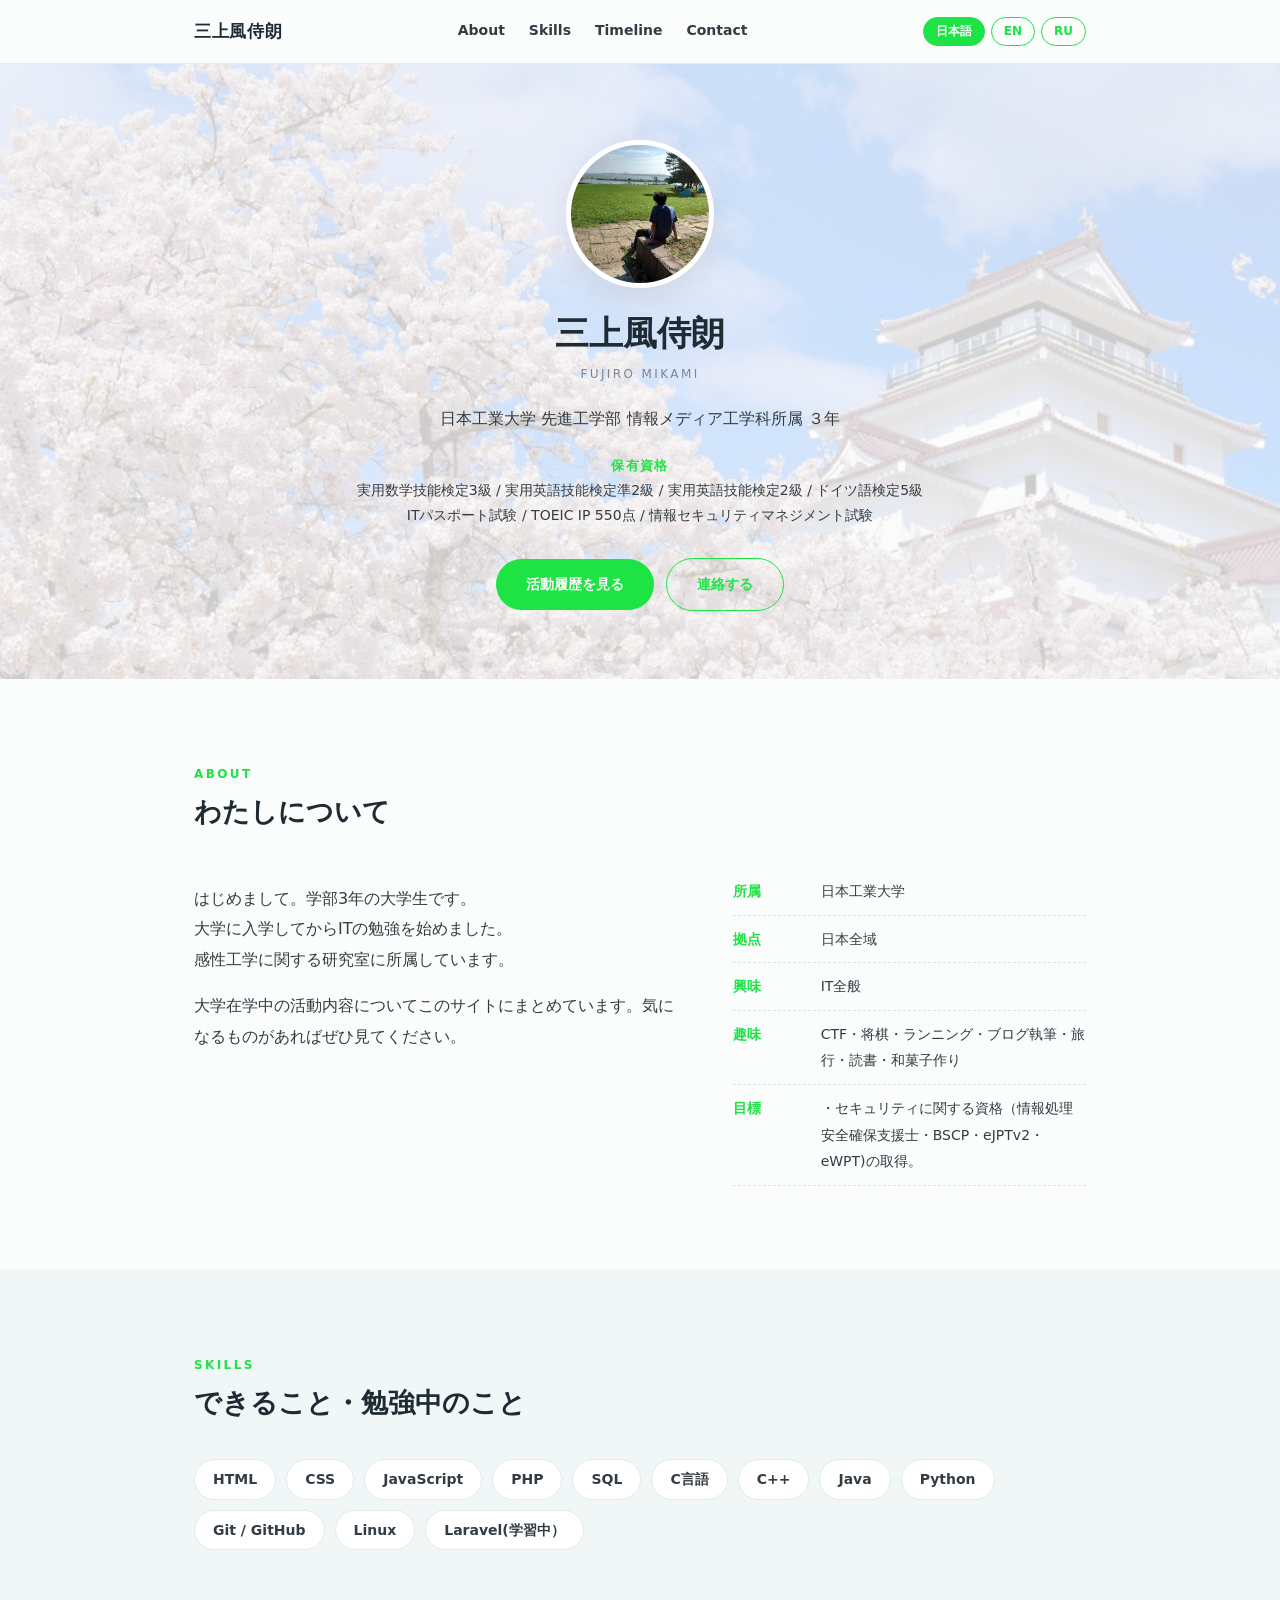
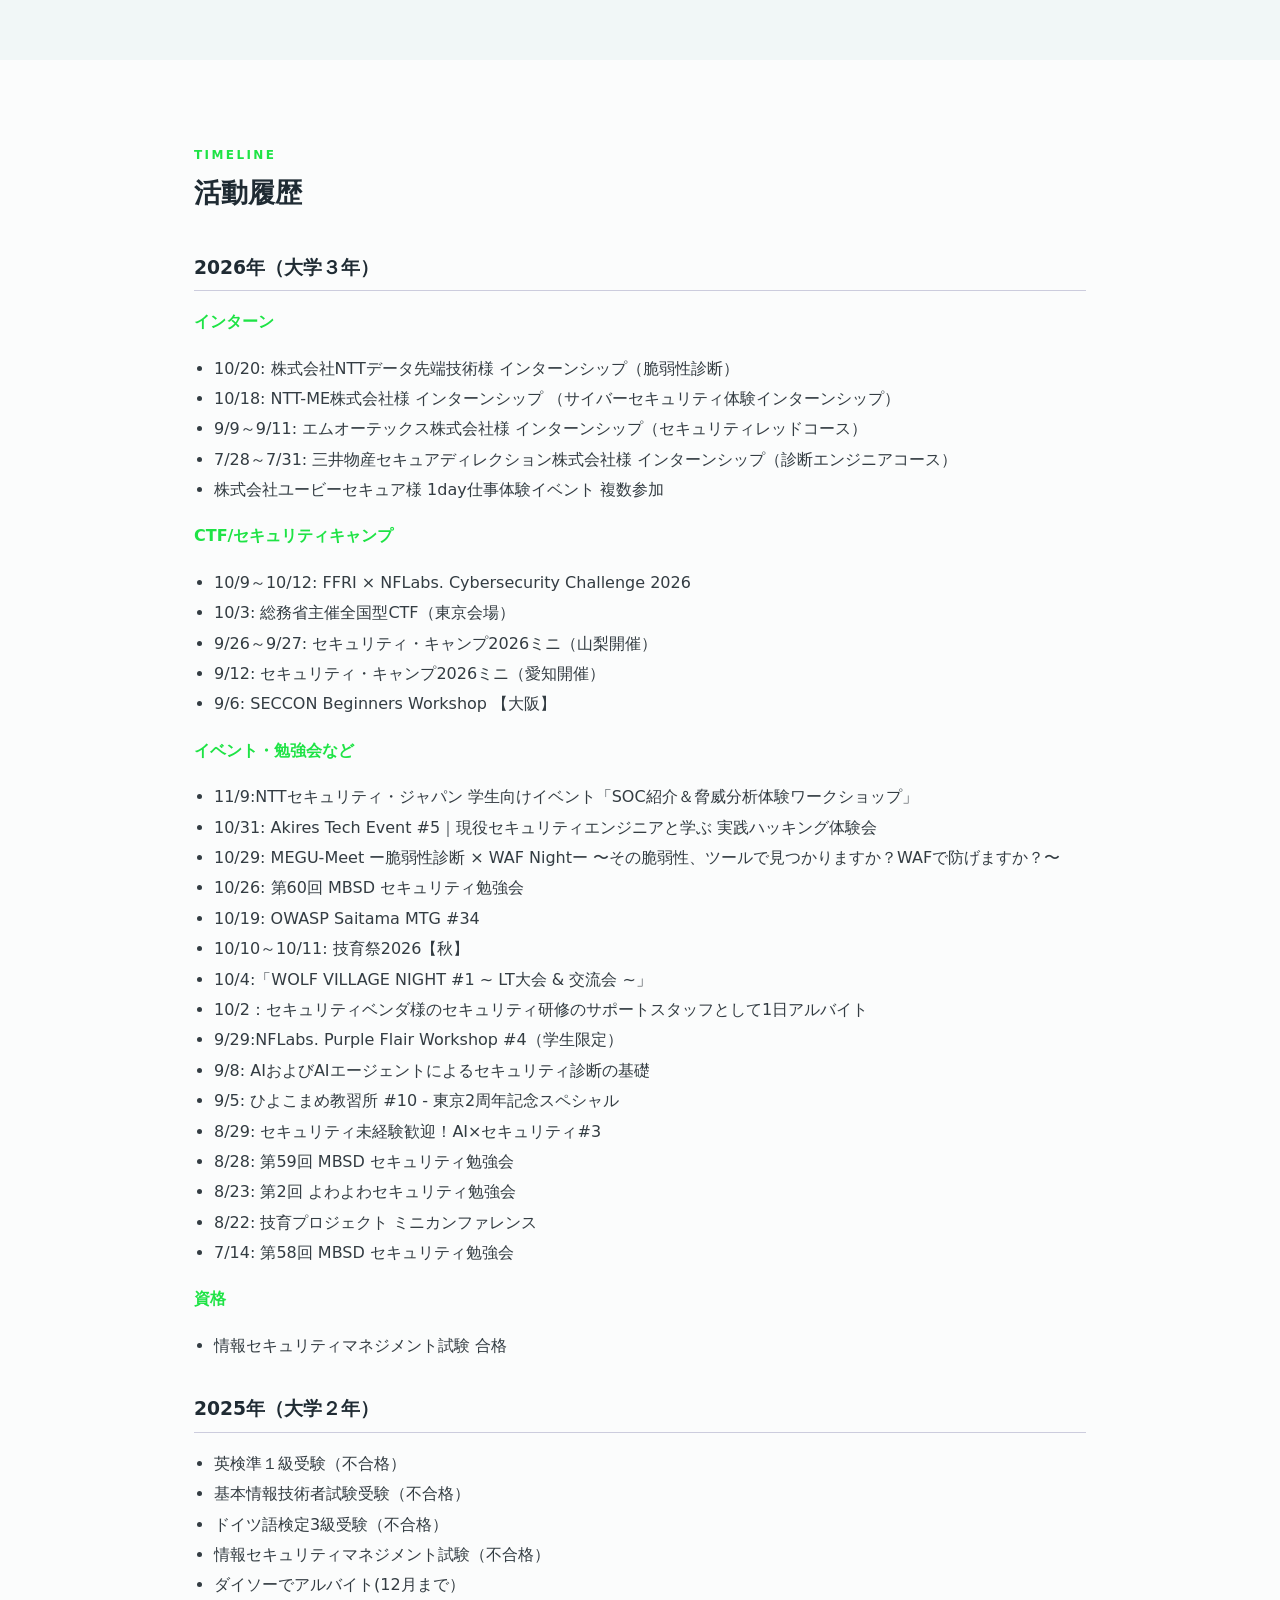
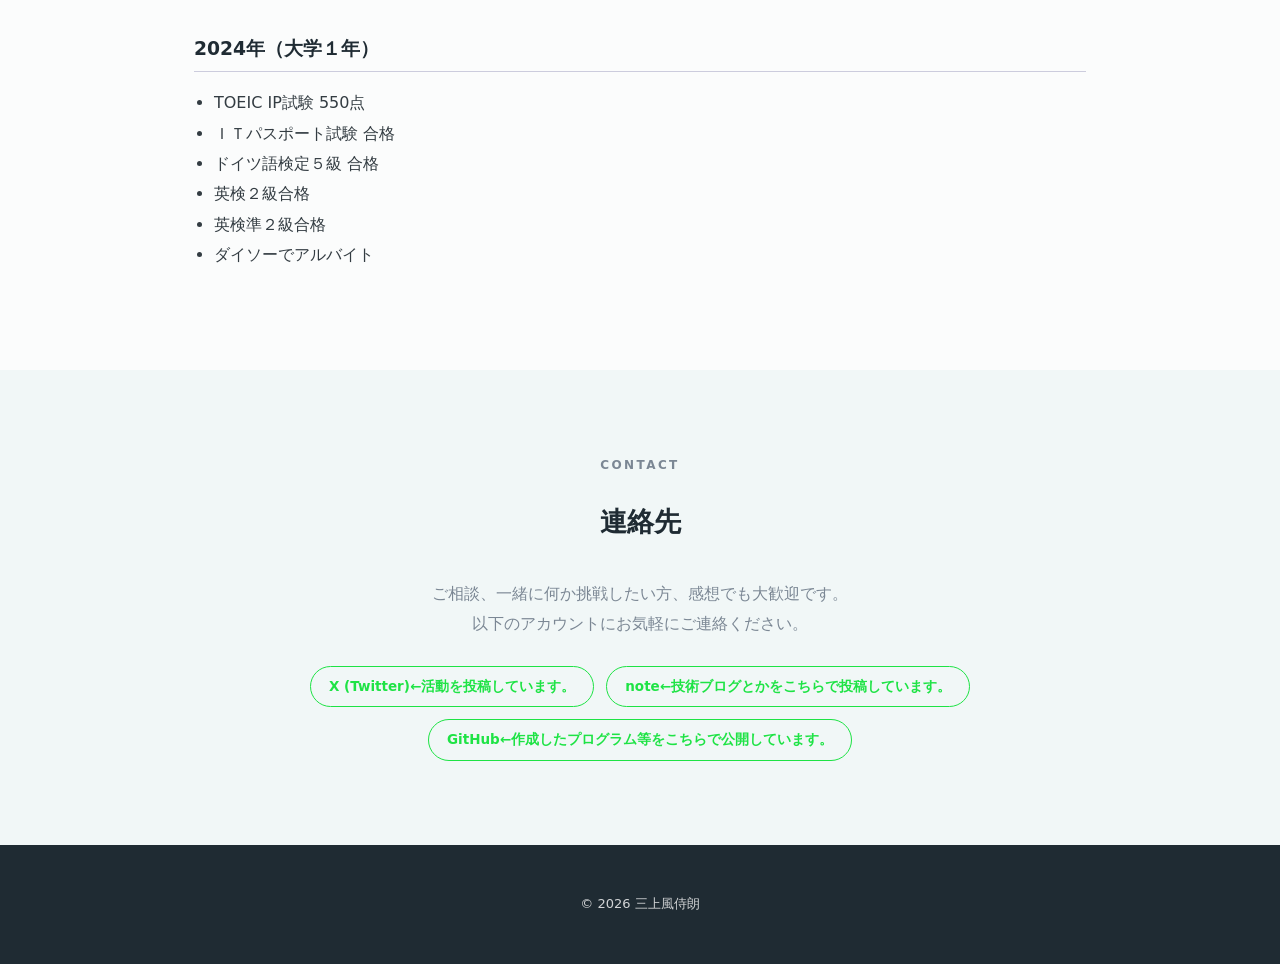
==== index.html @ f43f667c "Update index.html" ====
<!DOCTYPE html>
<!-- ====================================================================
     技育プロジェクト ミニカンファレンス 2026.08
     ポートフォリオ（index.html）

     ▼ 【ここを変える】【変更】で検索（Ctrl + F / Cmd + F）すると、
         いじれる場所が全部出てきます
     ▼ この灰色の説明文はコメントです。画面には出ません

     【ファイルの構造】全部おなじ場所に並べます（フォルダは作りません）
       index.html    ← このファイル（中身 HTML ＋ 動き JavaScript）
       style.css     ← 見た目（CSS）
       profile.jpg   ← プロフィール写真
       hero.jpg      ← トップの背景画像（無くてもOK）
       ogp.jpg       ← SNS シェア用のサムネイル

     【多言語（日本語 / English / Русский）のしくみ】
       ・HTML に書いてある日本語がそのまま「日本語版」です
       ・data-i18n="キー名" が付いた場所だけが、言語ボタンで切り替わります
       ・英語・ロシア語の文章は、いちばん下の <script> の translations にあります
       ・文章を増やすとき：HTML に data-i18n="新しいキー" を付け、
         translations の en と ru に同じキーで訳文を足します
     ==================================================================== -->
<html lang="ja">
<head>
  <meta charset="UTF-8" />
  <meta name="viewport" content="width=device-width, initial-scale=1.0" />

  <!-- 【ここを変える①】ブラウザのタブに出る文字 -->
  <title>三上風侍朗 | ポートフォリオ</title>

  <!-- 【ここを変える②】検索結果に出る説明文（80〜120 文字くらい） -->
  <meta name="description" content="三上風侍朗のポートフォリオサイト。私の情報やスキル、これまでの活動をまとめています。" />

  <!-- 【ここを変える③】SNS でシェアしたときのサムネイル（OGP）
       og:image は公開後に「https://自分のURL/ogp.jpg」のような
       完全なアドレスに書き換えます -->
  <meta property="og:title" content="三上風侍朗 | ポートフォリオ" />
  <meta property="og:description" content="自己紹介、スキル、活動履歴。" />
  <meta property="og:image" content="ogp.jpg" />
  <meta property="og:type" content="website" />
  <meta name="twitter:card" content="summary_large_image" />

  <!-- 見た目（CSS）は style.css に分けました -->
  <link rel="stylesheet" href="style.css" />
</head>


<body>

<!-- ====================================================================
     ヘッダー（上に固定されるメニュー）
     ==================================================================== -->
<header>
  <div class="header-inner">
    <a class="logo" href="#top" data-i18n="name">三上風侍朗</a>

    <nav class="nav" id="nav">
      <a href="#about" data-i18n="nav_about">About</a>
      <a href="#skills" data-i18n="nav_skills">Skills</a>
      <a href="#timeline" data-i18n="nav_timeline">Timeline</a>
      <a href="#contact" data-i18n="nav_contact">Contact</a>
    </nav>

    <!-- 言語切り替えボタン -->
    <div class="lang-switch" role="group" aria-label="Language">
      <button type="button" class="lang-btn is-active" data-lang="ja">日本語</button>
      <button type="button" class="lang-btn" data-lang="en">EN</button>
      <button type="button" class="lang-btn" data-lang="ru">RU</button>
    </div>

    <button class="menu-btn" id="menu-btn" aria-label="メニュー">☰</button>
  </div>
</header>


<!-- ====================================================================
     ヒーロー（トップの自己紹介）
     ==================================================================== -->
<div class="hero" id="top">
  <div class="container">
    <img src="profile.jpg" alt="プロフィール写真" />
    <h1 data-i18n="name">三上風侍朗</h1>
    <p class="roman">FUJIRO MIKAMI</p>
    <p class="lead" data-i18n="hero_affil">日本工業大学 先進工学部 情報メディア工学科所属 ３年</p>

    <p class="qual">
      <span class="qual-label" data-i18n="qual_label">保有資格</span>
      <span class="qual-line" data-i18n="qual_line1">実用数学技能検定3級 / 実用英語技能検定準2級 / 実用英語技能検定2級 / ドイツ語検定5級</span>
      <span class="qual-line" data-i18n="qual_line2">ITパスポート試験 / TOEIC IP 550点 / 情報セキュリティマネジメント試験</span>
    </p>

    <a class="btn" href="#timeline" data-i18n="btn_history">活動履歴を見る</a>
    <a class="btn btn-ghost" href="#contact" data-i18n="btn_contact">連絡する</a>
  </div>
</div>


<!-- ====================================================================
     ABOUT（自己紹介 + プロフィール項目）
     【修正】class="section-soft" を削除して背景を白にしました
     ==================================================================== -->
<section id="about">
  <div class="container reveal">
    <p class="section-label">ABOUT</p>
    <h2 class="section-title" data-i18n="about_title">わたしについて</h2>

    <div class="about-grid">
      <div>
        <p data-i18n="about_p1">はじめまして。学部3年の大学生です。<br />大学に入学してからITの勉強を始めました。<br />感性工学に関する研究室に所属しています。</p>
        <p data-i18n="about_p2">大学在学中の活動内容についてこのサイトにまとめています。気になるものがあればぜひ見てください。</p>
      </div>

      <ul class="profile-list">
        <li><span class="key" data-i18n="p_key_univ">所属</span><span data-i18n="p_val_univ">日本工業大学</span></li>
        <li><span class="key" data-i18n="p_key_base">拠点</span><span data-i18n="p_val_base">日本全域</span></li>
        <li><span class="key" data-i18n="p_key_interest">興味</span><span data-i18n="p_val_interest">IT全般</span></li>
        <li><span class="key" data-i18n="p_key_hobby">趣味</span><span data-i18n="p_val_hobby">CTF・将棋・ランニング・ブログ執筆・旅行・読書・和菓子作り</span></li>
        <li><span class="key" data-i18n="p_key_goal">目標</span><span data-i18n="p_val_goal">・セキュリティに関する資格（情報処理安全確保支援士・BSCP・eJPTv2・eWPT)の取得。</span>     
      </ul>
    </div>
  </div>
</section>


<!-- ====================================================================
     SKILLS（できること）
     【修正】class="section-soft" を追加して背景を薄緑にしました
     ==================================================================== -->
<section id="skills" class="section-soft">
  <div class="container reveal">
    <p class="section-label">SKILLS</p>
    <h2 class="section-title" data-i18n="skills_title">できること・勉強中のこと</h2>

    <ul class="skill-list">
      <li>HTML</li>
      <li>CSS</li>
      <li>JavaScript</li>
      <li>PHP</li>
      <li>SQL</li>
      <li data-i18n="skill_c">C言語</li>
      <li>C++</li>
      <li>Java</li>
      <li>Python</li>
      <li>Git / GitHub</li>
      <li>Linux</li>
      <li data-i18n="skill_laravel">Laravel(学習中）</li>
    </ul>
  </div>
</section>


<!-- ====================================================================
     TIMELINE（活動履歴）
     ==================================================================== -->
<section id="timeline">
  <div class="container reveal">
    <p class="section-label">TIMELINE</p>
    <h2 class="section-title" data-i18n="timeline_title">活動履歴</h2>

    <!-- 2026年 -->
    <h3 class="year-title" data-i18n="y2026">2026年（大学３年）</h3>

    <!-- インターン -->
    <p class="cat-title" data-i18n="cat_intern">インターン</p>
    <ul class="event-list">
      <li data-i18n="in1">10/20: 株式会社NTTデータ先端技術様 インターンシップ（脆弱性診断）</li>
      <li data-i18n="in2">10/18: NTT-ME株式会社様 インターンシップ （サイバーセキュリティ体験インターンシップ）</li>
      <li><a href="https://note.com/motex/n/nd5897ce8445a?magazine_key=me44da7480b32" class="hover-link" target="_blank" rel="noopener noreferrer" data-i18n="in3">9/9～9/11: エムオーテックス株式会社様 インターンシップ（セキュリティレッドコース）</a></li>
      <li><a href="https://public.n-ats.hrmos.co/hr-mbsd/pages/2233494291461885952" class="hover-link" target="_blank" rel="noopener noreferrer" data-i18n="in4">7/28～7/31: 三井物産セキュアディレクション株式会社様 インターンシップ（診断エンジニアコース）</a></li>
      <li data-i18n="in5">株式会社ユービーセキュア様 1day仕事体験イベント 複数参加</li>
    </ul>

    <!-- CTF/セキュリティキャンプ -->
    <p class="cat-title" data-i18n="cat_ctf">CTF/セキュリティキャンプ</p>
    <ul class="event-list">
      <li><a href="https://x.com/YamadaTaromlok/status/2109957527261892626" class="hover-link" target="_blank" rel="noopener noreferrer" data-i18n="ctf1">10/9～10/12: FFRI × NFLabs. Cybersecurity Challenge 2026</a></li>
      <li><a href="https://x.com/YamadaTaromlok/status/2106306838266614101" class="hover-link" target="_blank" rel="noopener noreferrer" data-i18n="ctf2">10/3: 総務省主催全国型CTF（東京会場）</a></li>
      <li><a href="https://x.com/YamadaTaromlok/status/2104121120538681594" class="hover-link" target="_blank" rel="noopener noreferrer" data-i18n="ctf3">9/26～9/27: セキュリティ・キャンプ2026ミニ（山梨開催）</a></li>
      <li><a href="https://x.com/YamadaTaromlok/status/2098985502850646364" class="hover-link" target="_blank" rel="noopener noreferrer" data-i18n="ctf4">9/12: セキュリティ・キャンプ2026ミニ（愛知開催）</a></li>
      <li><a href="https://x.com/YamadaTaromlok/status/2096800944742957396" class="hover-link" target="_blank" rel="noopener noreferrer" data-i18n="ctf5">9/6: SECCON Beginners Workshop 【大阪】</a></li>
    </ul>

    <!-- イベント・勉強会など -->
    <p class="cat-title" data-i18n="cat_event">イベント・勉強会など</p>
    <ul class="event-list">
      <li><a href="リンク先のURL" class="hover-link" target="_blank" rel="noopener noreferrer" data-i18n="ev1">11/9:NTTセキュリティ・ジャパン 学生向けイベント「SOC紹介＆脅威分析体験ワークショップ」</a></li>
      <li><a href="https://x.com/YamadaTaromlok/status/2107316655475101822" class="hover-link" target="_blank" rel="noopener noreferrer" data-i18n="ev2">10/31: Akires Tech Event #5｜現役セキュリティエンジニアと学ぶ 実践ハッキング体験会</a></li>
      <li><a href="https://x.com/YamadaTaromlok/status/2115801631384285445" class="hover-link" target="_blank" rel="noopener noreferrer" data-i18n="ev3">10/29: MEGU-Meet ー脆弱性診断 × WAF Nightー 〜その脆弱性、ツールで見つかりますか？WAFで防げますか？〜</a></li>
      <li><a href="https://x.com/YamadaTaromlok/status/2114696675986116731" class="hover-link" target="_blank" rel="noopener noreferrer" data-i18n="ev4">10/26: 第60回 MBSD セキュリティ勉強会</a></li>
      <li><a href="https://x.com/YamadaTaromlok/status/2112143416058696018" class="hover-link" target="_blank" rel="noopener noreferrer" data-i18n="ev5">10/19: OWASP Saitama MTG #34</a></li>
      <li><a href="https://x.com/YamadaTaromlok/status/2109259843173577031" class="hover-link" target="_blank" rel="noopener noreferrer" data-i18n="ev6">10/10～10/11: 技育祭2026【秋】</a></li>
      <li><a href="https://x.com/YamadaTaromlok/status/2106892949657416158" class="hover-link" target="_blank" rel="noopener noreferrer" data-i18n="ev7">10/4:「WOLF VILLAGE NIGHT #1 ~ LT大会 & 交流会 ~」</a></li>
      <li data-i18n="ev8">10/2：セキュリティベンダ様のセキュリティ研修のサポートスタッフとして1日アルバイト</li>
      <li><a href="https://x.com/YamadaTaromlok/status/2104918243668558303" class="hover-link" target="_blank" rel="noopener noreferrer" data-i18n="ev9">9/29:NFLabs. Purple Flair Workshop #4（学生限定）</a></li>
      <li><a href="https://x.com/YamadaTaromlok/status/2097313918473682970" class="hover-link" target="_blank" rel="noopener noreferrer" data-i18n="ev10">9/8: AIおよびAIエージェントによるセキュリティ診断の基礎</a></li>
      <li><a href="https://x.com/YamadaTaromlok/status/2096799286885539930" class="hover-link" target="_blank" rel="noopener noreferrer" data-i18n="ev11">9/5: ひよこまめ教習所 #10 - 東京2周年記念スペシャル</a></li>
      <li><a href="https://x.com/YamadaTaromlok/status/2094028952818049213" class="hover-link" target="_blank" rel="noopener noreferrer" data-i18n="ev12">8/29: セキュリティ未経験歓迎！AI×セキュリティ#3</a></li>
      <li><a href="https://x.com/YamadaTaromlok/status/2093604414900813987" class="hover-link" target="_blank" rel="noopener noreferrer" data-i18n="ev13">8/28: 第59回 MBSD セキュリティ勉強会</a></li>
      <li><a href="https://x.com/YamadaTaromlok/status/2091440678807163147" class="hover-link" target="_blank" rel="noopener noreferrer" data-i18n="ev14">8/23: 第2回 よわよわセキュリティ勉強会</a></li>
      <li><a href="https://x.com/YamadaTaromlok/status/2091077107753558402" class="hover-link" target="_blank" rel="noopener noreferrer" data-i18n="ev15">8/22: 技育プロジェクト ミニカンファレンス</a></li>
      <li><a href="https://mbsd-ws.doorkeeper.jp/events/197828" class="hover-link" target="_blank" rel="noopener noreferrer" data-i18n="ev16">7/14: 第58回 MBSD セキュリティ勉強会</a></li>
    </ul>

    <p class="cat-title" data-i18n="cat_cert">資格</p>
    <ul class="event-list">
      <li data-i18n="cert1">情報セキュリティマネジメント試験 合格</li>
    </ul>

    <!-- 2025年 -->
    <h3 class="year-title" data-i18n="y2025">2025年（大学２年）</h3>
    <ul class="event-list">
      <li data-i18n="y25_1">英検準１級受験（不合格）</li>
      <li data-i18n="y25_2">基本情報技術者試験受験（不合格）</li>
      <li data-i18n="y25_3">ドイツ語検定3級受験（不合格）</li>
      <li data-i18n="y25_4">情報セキュリティマネジメント試験（不合格）</li>
      <li data-i18n="y25_5">ダイソーでアルバイト(12月まで）</li>
    </ul>

    <!-- 2024年 -->
    <h3 class="year-title" data-i18n="y2024">2024年（大学１年）</h3>
    <ul class="event-list">
      <li data-i18n="y24_1">TOEIC IP試験 550点</li>
      <li data-i18n="y24_2">ＩＴパスポート試験 合格</li>
      <li data-i18n="y24_3">ドイツ語検定５級 合格</li>
      <li data-i18n="y24_4">英検２級合格</li>
      <li data-i18n="y24_5">英検準２級合格</li>
      <li data-i18n="y24_6">ダイソーでアルバイト</li>
    </ul>
  </div>
</section>


<!-- ====================================================================
     CONTACT（連絡先）
     ==================================================================== -->
<section id="contact" class="contact section-soft">
  <div class="container reveal">
    <p class="section-label">CONTACT</p>
    <h2 class="section-title" data-i18n="contact_title">連絡先</h2>

    <p data-i18n="contact_text">ご相談、一緒に何か挑戦したい方、感想でも大歓迎です。<br />以下のアカウントにお気軽にご連絡ください。</p>

    <div class="sns-links">
      <a href="https://x.com/YamadaTaromlok" target="_blank" rel="noopener" data-i18n="sns_x">X (Twitter)←活動を投稿しています。</a>
      <a href="https://note.com/limber_auklet93" target="_blank" rel="noopener" data-i18n="sns_note">note←技術ブログとかをこちらで投稿しています。</a>
      <a href="https://github.com/Fuji60-x86cat" target="_blank" rel="noopener" data-i18n="sns_github">GitHub←作成したプログラム等をこちらで公開しています。</a>
    </div>
  </div>
</section>


<!-- ====================================================================
     フッター
     ==================================================================== -->
<footer>
  <p>&copy; <span id="year"></span> <span data-i18n="name">三上風侍朗</span></p>
</footer>


<script>
/* ====================================================================
   ここから下が「動き」の設定（JavaScript）です
   ==================================================================== */

// --------------------------------------------------------------------
// ① スマホのメニュー開閉
// --------------------------------------------------------------------
const menuBtn = document.getElementById("menu-btn");
const nav = document.getElementById("nav");

menuBtn.addEventListener("click", () => {
  nav.classList.toggle("is-open");
});

nav.querySelectorAll("a").forEach((link) => {
  link.addEventListener("click", () => nav.classList.remove("is-open"));
});


// --------------------------------------------------------------------
// ② スクロールでふわっと表示する
// --------------------------------------------------------------------
const revealItems = document.querySelectorAll(".reveal");

function checkReveal() {
  revealItems.forEach((el) => {
    if (el.getBoundingClientRect().top < window.innerHeight * 0.9) {
      el.classList.add("is-visible");
    }
  });
}

checkReveal();
window.addEventListener("scroll", checkReveal);
window.addEventListener("resize", checkReveal);


// --------------------------------------------------------------------
// ③ メニューを押したときになめらかにスクロールする
// --------------------------------------------------------------------
document.querySelectorAll('a[href^="#"]').forEach((link) => {
  link.addEventListener("click", (e) => {
    const target = document.querySelector(link.getAttribute("href"));
    if (!target) return;
    e.preventDefault();
    target.scrollIntoView({ behavior: "smooth" });
  });
});


// --------------------------------------------------------------------
// ④ フッターの年を自動で入れる
// --------------------------------------------------------------------
document.getElementById("year").textContent = new Date().getFullYear();


// --------------------------------------------------------------------
// ⑤ 下にスクロールするとヘッダーに影を付ける
// --------------------------------------------------------------------
window.addEventListener("scroll", () => {
  const h = document.querySelector("header");
  h.style.boxShadow = window.scrollY > 10 ? "0 2px 14px rgba(0,0,0,.07)" : "none";
});


// --------------------------------------------------------------------
// ⑥ 言語の切り替え（日本語 / English / Русский）
//    日本語は HTML に書いてある文章をそのまま使い、
//    英語・ロシア語だけ下の translations から差し替えます
// --------------------------------------------------------------------
const translations = {

  // ===================== English =====================
  en: {
    meta_title: "Fujiro Mikami | Portfolio",
    meta_description: "Portfolio site of Fujiro Mikami, summarizing my profile, skills and activities so far.",
    name: "Fujiro Mikami",
    nav_about: "About", nav_skills: "Skills", nav_timeline: "Timeline", nav_contact: "Contact",

    hero_affil: "3rd-year student, Department of Information Media Engineering, Faculty of Advanced Engineering, Nippon Institute of Technology",
    qual_label: "Certifications",
    qual_line1: "Mathematics Practical Skill Test Grade 3 / EIKEN Grade Pre-2 / EIKEN Grade 2 / German Language Test Grade 5",
    qual_line2: "IT Passport Examination / TOEIC IP 550 points / Information Security Management Examination",
    btn_history: "View my activities",
    btn_contact: "Contact me",

    about_title: "About Me",
    about_p1: "Nice to meet you. I'm a third-year university student.<br />I started studying IT after entering university.<br />I do research on Kansei engineering.",
    about_p2: "This site summarizes what I have done during my university years. Please take a look at anything that interests you.",
    p_key_univ: "University", p_val_univ: "Nippon Institute of Technology",
    p_key_base: "Location", p_val_base: "All over Japan",
    p_key_interest: "Interests", p_val_interest: "IT in general, modern Japanese history (mainly the Bakumatsu and Meiji Restoration era), Japanese thought (Mito school, Kokugaku, etc.), sociology",
    p_key_hobby: "Hobbies", p_val_hobby: "CTF, shogi, running, blogging, traveling, reading, making wagashi (Japanese sweets)",
    p_key_goal: "Goals", p_val_goal: "・Earn security certifications (Registered Information Security Specialist, BSCP, eJPTv2, eWPT).",

    skills_title: "Skills & What I'm Learning",
    skill_c: "C",
    skill_laravel: "Laravel (learning)",

    timeline_title: "Activities",
    y2026: "2026 (3rd year of university)",
    cat_intern: "Internships",
    in1: "Oct 20: NTT DATA Advanced Technology Corporation – Internship (Vulnerability Assessment)",
    in2: "Oct 18: NTT-ME Corporation – Internship (Cybersecurity Experience Internship)",
    in3: "Sep 9–11: MOTEX Inc. – Internship (Security Red Course)",
    in4: "Jul 28–31: Mitsui Bussan Secure Directions, Inc. – Internship (Assessment Engineer Course)",
    in5: "UBsecure, Inc. – 1-day work experience events (attended several)",

    cat_ctf: "CTF / Security Camps",
    ctf1: "Oct 9–12: FFRI × NFLabs. Cybersecurity Challenge 2026",
    ctf2: "Oct 3: Nationwide CTF hosted by the Ministry of Internal Affairs and Communications (Tokyo venue)",
    ctf3: "Sep 26–27: Security Camp 2026 Mini (held in Yamanashi)",
    ctf4: "Sep 12: Security Camp 2026 Mini (held in Aichi)",
    ctf5: "Sep 6: SECCON Beginners Workshop [Osaka]",

    cat_event: "Events & Study Sessions",
    ev1: "Nov 9: NTT Security Japan – Student event \"SOC Introduction & Threat Analysis Workshop\"",
    ev2: "Oct 31: Akires Tech Event #5 | Hands-on hacking workshop with working security engineers",
    ev3: "Oct 29: MEGU-Meet – Vulnerability Assessment × WAF Night – Can tools find that vulnerability? Can a WAF block it?",
    ev4: "Oct 26: MBSD Security Study Session #60",
    ev5: "Oct 19: OWASP Saitama MTG #34",
    ev6: "Oct 10–11: Gikusai 2026 [Autumn]",
    ev7: "Oct 4: \"WOLF VILLAGE NIGHT #1 – Lightning Talks & Networking\"",
    ev8: "Oct 2: One-day part-time job as support staff for a security vendor's training",
    ev9: "Sep 29: NFLabs. Purple Flair Workshop #4 (students only)",
    ev10: "Sep 8: Fundamentals of Security Assessment with AI and AI Agents",
    ev11: "Sep 5: Hiyokomame Kyoshujo #10 – Tokyo 2nd Anniversary Special",
    ev12: "Aug 29: Security Beginners Welcome! AI × Security #3",
    ev13: "Aug 28: MBSD Security Study Session #59",
    ev14: "Aug 23: 2nd Yowayowa Security Study Session",
    ev15: "Aug 22: Gikuproject Mini Conference",
    ev16: "Jul 14: MBSD Security Study Session #58",

    cat_cert: "Certifications",
    cert1: "Passed the Information Security Management Examination",

    y2025: "2025 (2nd year of university)",
    y25_1: "Took EIKEN Grade Pre-1 (did not pass)",
    y25_2: "Took the Fundamental Information Technology Engineer Examination (did not pass)",
    y25_3: "Took the German Language Test Grade 3 (did not pass)",
    y25_4: "Took the Information Security Management Examination (did not pass)",
    y25_5: "Part-time job at Daiso (until December)",

    y2024: "2024 (1st year of university)",
    y24_1: "TOEIC IP Test – 550 points",
    y24_2: "Passed the IT Passport Examination",
    y24_3: "Passed the German Language Test Grade 5",
    y24_4: "Passed EIKEN Grade 2",
    y24_5: "Passed EIKEN Grade Pre-2",
    y24_6: "Part-time job at Daiso",

    contact_title: "Contact",
    contact_text: "Questions, ideas for working together, or just feedback – all are welcome.<br />Feel free to reach out through the accounts below.",
    sns_x: "X (Twitter) ← I post my activities here.",
    sns_note: "note ← I post tech blogs and more here.",
    sns_github: "GitHub ← I publish the programs I've made here."
  },

  // ===================== Русский =====================
  ru: {
    meta_title: "Фудзиро Миками | Портфолио",
    meta_description: "Портфолио Фудзиро Миками: информация обо мне, навыки и вся моя деятельность на данный момент.",
    name: "Фудзиро Миками",
    nav_about: "Обо мне", nav_skills: "Навыки", nav_timeline: "История", nav_contact: "Контакты",

    hero_affil: "Студент 3-го курса кафедры информационных медиатехнологий факультета передовой инженерии, Японский технологический институт (Nippon Institute of Technology)",
    qual_label: "Квалификации",
    qual_line1: "Практический экзамен по математике, 3-й уровень / EIKEN (английский), уровень Pre-2 / EIKEN (английский), 2-й уровень / Экзамен по немецкому языку, 5-й уровень",
    qual_line2: "Экзамен IT Passport / TOEIC IP 550 баллов / Экзамен по управлению информационной безопасностью",
    btn_history: "Моя деятельность",
    btn_contact: "Связаться со мной",

    about_title: "Обо мне",
    about_p1: "Здравствуйте! Я студент третьего курса университета.<br />Изучение IT началось у меня уже после поступления в университет.<br />Занимаюсь исследованиями в области кансей-инженерии.",
    about_p2: "На этом сайте собрана моя деятельность за годы учёбы в университете. Если что-то вас заинтересует — загляните!",
    p_key_univ: "Вуз", p_val_univ: "Японский технологический институт (Nippon Institute of Technology)",
    p_key_base: "Где живу", p_val_base: "По всей Японии",
    p_key_interest: "Интересы", p_val_interest: "IT в целом, новая история Японии (в основном период Бакумацу и реставрации Мэйдзи), японская мысль (школа Мито, кокугаку и др.), социология",
    p_key_hobby: "Хобби", p_val_hobby: "CTF, сёги, бег, ведение блога, путешествия, чтение, приготовление вагаси (японских сладостей)",
    p_key_goal: "Цели", p_val_goal: "・Получить сертификаты по безопасности (Registered Information Security Specialist, BSCP, eJPTv2, eWPT).",

    skills_title: "Навыки и то, что изучаю",
    skill_c: "C",
    skill_laravel: "Laravel (изучаю)",

    timeline_title: "История деятельности",
    y2026: "2026 г. (3-й курс)",
    cat_intern: "Стажировки",
    in1: "20.10: NTT DATA Advanced Technology Corporation — стажировка (оценка уязвимостей)",
    in2: "18.10: NTT-ME Corporation — стажировка (практическое знакомство с кибербезопасностью)",
    in3: "9–11.09: MOTEX Inc. — стажировка (курс Security Red)",
    in4: "28–31.07: Mitsui Bussan Secure Directions, Inc. — стажировка (курс инженера по оценке безопасности)",
    in5: "UBsecure, Inc. — однодневные ознакомительные мероприятия о работе (участие в нескольких)",

    cat_ctf: "CTF / Кэмпы по безопасности",
    ctf1: "9–12.10: FFRI × NFLabs. Cybersecurity Challenge 2026",
    ctf2: "3.10: Всеяпонский CTF под эгидой Министерства внутренних дел и коммуникаций (площадка в Токио)",
    ctf3: "26–27.09: Security Camp 2026 Mini (префектура Яманаси)",
    ctf4: "12.09: Security Camp 2026 Mini (префектура Аити)",
    ctf5: "6.09: SECCON Beginners Workshop [Осака]",

    cat_event: "Мероприятия и семинары",
    ev1: "9.11: NTT Security Japan — мероприятие для студентов «Знакомство с SOC и воркшоп по анализу угроз»",
    ev2: "31.10: Akires Tech Event #5 | Практический хакерский воркшоп с действующими инженерами по безопасности",
    ev3: "29.10: MEGU-Meet — Vulnerability Assessment × WAF Night — Найдёт ли инструмент эту уязвимость? Остановит ли её WAF?",
    ev4: "26.10: 60-й семинар MBSD по безопасности",
    ev5: "19.10: OWASP Saitama MTG #34",
    ev6: "10–11.10: Gikusai 2026 [осень]",
    ev7: "4.10: «WOLF VILLAGE NIGHT #1 — блиц-доклады и общение»",
    ev8: "2.10: однодневная подработка в качестве вспомогательного персонала на обучении по безопасности в компании-вендоре",
    ev9: "29.09: NFLabs. Purple Flair Workshop #4 (только для студентов)",
    ev10: "8.09: Основы оценки безопасности с помощью ИИ и ИИ-агентов",
    ev11: "5.09: Hiyokomame Kyoshujo #10 — специальный выпуск к 2-летию в Токио",
    ev12: "29.08: Новички в безопасности приветствуются! ИИ × безопасность #3",
    ev13: "28.08: 59-й семинар MBSD по безопасности",
    ev14: "23.08: 2-й семинар по безопасности «Ёваёва»",
    ev15: "22.08: Мини-конференция Giku Project",
    ev16: "14.07: 58-й семинар MBSD по безопасности",

    cat_cert: "Квалификации",
    cert1: "Сдан экзамен по управлению информационной безопасностью (Information Security Management Examination)",

    y2025: "2025 г. (2-й курс)",
    y25_1: "Экзамен EIKEN уровня Pre-1 (не сдан)",
    y25_2: "Экзамен Fundamental Information Technology Engineer (не сдан)",
    y25_3: "Экзамен по немецкому языку, 3-й уровень (не сдан)",
    y25_4: "Экзамен по управлению информационной безопасностью (не сдан)",
    y25_5: "Подработка в Daiso (до декабря)",

    y2024: "2024 г. (1-й курс)",
    y24_1: "Тест TOEIC IP — 550 баллов",
    y24_2: "Сдан экзамен IT Passport",
    y24_3: "Сдан экзамен по немецкому языку, 5-й уровень",
    y24_4: "Сдан EIKEN, 2-й уровень",
    y24_5: "Сдан EIKEN, уровень Pre-2",
    y24_6: "Подработка в Daiso",

    contact_title: "Контакты",
    contact_text: "Вопросы, идеи для совместных проектов или просто отзывы — всё приветствуется.<br />Пишите мне в любой из аккаунтов ниже.",
    sns_x: "X (Twitter) ← здесь я публикую свою деятельность.",
    sns_note: "note ← здесь я публикую технические блоги и не только.",
    sns_github: "GitHub ← здесь я публикую свои программы."
  }
};

// 日本語の文章は、読み込み時に HTML から控えておく
const i18nNodes = document.querySelectorAll("[data-i18n]");
i18nNodes.forEach((el) => { el.dataset.ja = el.innerHTML; });

const jaTitle = document.title;
const metaDesc = document.querySelector('meta[name="description"]');
const jaDescription = metaDesc.getAttribute("content");
const langButtons = document.querySelectorAll(".lang-btn");

function setLang(lang) {
  if (lang !== "ja" && !translations[lang]) lang = "ja";
  const dict = translations[lang] || {};

  i18nNodes.forEach((el) => {
    const text = lang === "ja" ? el.dataset.ja : dict[el.dataset.i18n];
    el.innerHTML = text !== undefined ? text : el.dataset.ja;
  });

  document.documentElement.lang = lang;
  document.title = lang === "ja" ? jaTitle : dict.meta_title;
  metaDesc.setAttribute("content", lang === "ja" ? jaDescription : dict.meta_description);

  langButtons.forEach((btn) => {
    btn.classList.toggle("is-active", btn.dataset.lang === lang);
  });

  try { localStorage.setItem("lang", lang); } catch (e) { /* 保存できなくても動く */ }
}

langButtons.forEach((btn) => {
  btn.addEventListener("click", () => setLang(btn.dataset.lang));
});

// 前回選んだ言語を覚えておく（初回は日本語）
let savedLang = "ja";
try { savedLang = localStorage.getItem("lang") || "ja"; } catch (e) {}
if (savedLang !== "ja") setLang(savedLang);
</script>

</body>
</html>
---- style.css ----
/* ====================================================================
   style.css ― 「見た目」の設定（CSS）
   index.html と同じ場所に置いて、index.html から読み込みます
   【変更】で検索（Ctrl + F / Cmd + F）すると、いじれる場所が出てきます
   ==================================================================== */


/* --------------------------------------------------------------------
   ① テーマ設定（まずはここだけ変えてみる）
   この 1 か所を変えるだけで、サイト全体の雰囲気が変わります
   -------------------------------------------------------------------- */
:root {
  --main-color: #1ee345;   /* 【変更①】メインの色（見出し・ボタン）例) #6c5ce7 #e8590c */
  --dark-color: #1f2b33;   /* 【変更②】濃い色（見出し文字・フッター） */
  --text-color: #333c42;   /* 【変更③】本文の文字色 */
  --sub-color:  #7b8794;   /* 【変更④】補助テキストの色 */
  --bg-color:   #fbfcfc;   /* 【変更⑤】背景の色 */
  --soft-color: #f1f7f7;   /* 【変更⑥】薄い背景（セクションの色替え） */

  --radius: 14px;          /* 【変更⑦】角の丸み。0 で四角 */
  --max-width: 940px;      /* 【変更⑧】コンテンツの最大幅 */
}


/* --------------------------------------------------------------------
   ② 全体のベース
   -------------------------------------------------------------------- */
* { box-sizing: border-box; }

body {
  /* 【変更⑨】フォント。serif で明朝になる（ロシア語もこのフォントで表示されます） */
  font-family: system-ui, -apple-system, "Hiragino Sans", "Noto Sans JP", sans-serif;
  color: var(--text-color);
  background: var(--bg-color);
  line-height: 1.9;
  margin: 0;
}

img { max-width: 100%; display: block; }

a { color: var(--main-color); }

/* 中身を中央に寄せる共通の枠 */
.container {
  max-width: var(--max-width);
  margin: 0 auto;
  padding: 0 24px;
}

section { padding: 84px 0; }        /* 【変更⑩】セクションの上下の余白 */
.section-soft { background: var(--soft-color); }

.section-label {
  color: var(--main-color);
  font-size: 12px;
  font-weight: bold;
  letter-spacing: 0.2em;    /* 【変更⑪】英字の字間 */
  margin: 0 0 6px;
}

.section-title {
  font-size: 27px;          /* 【変更⑫】セクション見出しの文字サイズ */
  color: var(--dark-color);
  margin: 0 0 36px;
  line-height: 1.5;
}


/* --------------------------------------------------------------------
   ③ ヘッダー（上に固定されるメニュー）
   -------------------------------------------------------------------- */
header {
  position: sticky;          /* 【変更⑬】static にすると固定されなくなる */
  top: 0;
  z-index: 100;
  background: rgba(251, 252, 252, 0.9);
  backdrop-filter: blur(8px);
  border-bottom: 1px solid #e9eef0;
}

.header-inner {
  max-width: var(--max-width);
  margin: 0 auto;
  padding: 13px 24px;
  display: flex;
  align-items: center;
  justify-content: space-between;
  gap: 12px;
}

.logo {
  font-size: 17px;
  font-weight: bold;
  color: var(--dark-color);
  text-decoration: none;
  letter-spacing: 0.04em;
}

.nav { display: flex; gap: 24px; }

.nav a {
  color: var(--text-color);
  text-decoration: none;
  font-size: 14px;
  font-weight: bold;
  padding: 4px 0;
  border-bottom: 2px solid transparent;
  transition: color 0.2s, border-color 0.2s;
}

.nav a:hover { color: var(--main-color); border-color: var(--main-color); }

.menu-btn {
  display: none;
  background: none;
  border: none;
  font-size: 22px;
  cursor: pointer;
  color: var(--dark-color);
}

/* 言語切り替えボタン（日本語 / English / Русский） */
.lang-switch { display: flex; gap: 6px; }

.lang-btn {
  background: transparent;
  color: var(--main-color);
  border: 1.5px solid var(--main-color);
  border-radius: 999px;
  padding: 4px 12px;
  font-family: inherit;
  font-size: 12px;
  font-weight: bold;
  line-height: 1.6;
  cursor: pointer;
  transition: background 0.2s, color 0.2s;
}

.lang-btn:hover { opacity: 0.8; }

.lang-btn.is-active {
  background: var(--main-color);
  color: #fff;
}


/* --------------------------------------------------------------------
   ④ ヒーロー（トップの自己紹介）
   -------------------------------------------------------------------- */
.hero {
  /* 【変更⑭】背景画像の設定
     ① 使いたい画像を index.html と同じ場所に置く（例：hero.jpg）
     ② 下の --hero-image のファイル名を書き換える
     画像が無い場合は、自動で元のグラデーションが表示されます
     ※ 文字を読みやすくするため、画像の上に白い膜（--hero-overlay）を重ねています
        膜の濃さは 0（透明）〜 1（真っ白）で調整。画像をはっきり見せたいなら 0.2 など */
  --hero-image: url("hero.jpg");
  --hero-overlay: 0.8;
  background:
    linear-gradient(rgba(255, 255, 255, var(--hero-overlay)), rgba(255, 255, 255, var(--hero-overlay))),
    var(--hero-image) center / cover no-repeat,
    linear-gradient(160deg, var(--soft-color) 0%, #ffffff 70%);
  padding: 76px 0 68px;
  text-align: center;
}

.hero img {
  width: 148px;              /* 【変更⑮】プロフィール写真の大きさ */
  height: 148px;
  border-radius: 50%;        /* 【変更⑯】50% で丸、0 で四角、20px で角丸 */
  object-fit: cover;
  margin: 0 auto 22px;
  border: 5px solid #fff;
  box-shadow: 0 10px 30px rgba(0, 0, 0, 0.09);
}

.hero h1 {
  font-size: 34px;           /* 【変更⑰】名前の大きさ */
  color: var(--dark-color);
  margin: 0 0 6px;
  line-height: 1.4;
}

.hero .roman {
  font-size: 12px;
  letter-spacing: 0.2em;
  color: var(--sub-color);
  margin: 0 0 18px;
}

.hero .lead {
  font-size: 16px;
  max-width: 560px;
  margin: 0 auto 20px;
  color: var(--text-color);
}

/* 保有資格 */
.qual {
  margin: 0 auto 30px;
  max-width: 600px;
  font-size: 14px;
  line-height: 1.8;
}

.qual-label {
  display: block;
  color: var(--main-color);
  font-weight: bold;
  font-size: 13px;
  letter-spacing: 0.1em;
}

.qual-line {
  display: block;
  color: var(--text-color);
}

.hero .btn + .btn { margin-left: 6px; }


/* --------------------------------------------------------------------
   ⑤ ボタン
   -------------------------------------------------------------------- */
.btn {
  display: inline-block;
  background: var(--main-color);
  color: #fff;
  text-decoration: none;
  font-weight: bold;
  font-size: 14px;
  padding: 12px 30px;
  border-radius: 999px;      /* 【変更⑱】999px でカプセル型、4px で角ばった形 */
  transition: transform 0.2s, opacity 0.2s;
}

.btn:hover { transform: translateY(-3px); opacity: 0.9; }

.btn-ghost {
  background: transparent;
  color: var(--main-color);
  border: 1.5px solid var(--main-color);
}


/* --------------------------------------------------------------------
   ⑥ ABOUT（自己紹介の文章 + プロフィール項目）
   -------------------------------------------------------------------- */
.about-grid {
  display: grid;
  grid-template-columns: 1.4fr 1fr;   /* 【変更⑲】1fr 1fr にすると半々になる */
  gap: 44px;
}

.profile-list { list-style: none; padding: 0; margin: 0; }

.profile-list li {
  display: flex;
  gap: 14px;
  padding: 10px 0;
  border-bottom: 1px dashed #dde5e8;
  font-size: 14px;
}

.profile-list .key {
  color: var(--main-color);
  font-weight: bold;
  min-width: 74px;
}


/* --------------------------------------------------------------------
   ⑦ SKILLS（できること）
   -------------------------------------------------------------------- */
.skill-list {
  list-style: none;
  display: flex;
  flex-wrap: wrap;
  gap: 10px;
  padding: 0;
  margin: 0 0 26px;
}

.skill-list li {
  background: #fff;
  border: 1px solid #e2eaec;
  border-radius: 999px;
  padding: 6px 18px;
  font-size: 14px;
  font-weight: bold;
}


/* --------------------------------------------------------------------
   ⑧ TIMELINE（活動履歴）
   -------------------------------------------------------------------- */
.year-title {
  color: var(--dark-color);
  border-bottom: 1px solid #ccd;
  padding-bottom: 5px;
  margin-top: 30px;
  margin-bottom: 15px;
}

.cat-title {
  color: var(--main-color);
  font-weight: bold;
  margin-bottom: 5px;
}

.event-list {
  list-style-type: disc;
  padding-left: 20px;
  margin-bottom: 15px;
}

/* リンクの基本設定（他の文字と同じ色にし、下線を消す） */
.hover-link {
  color: inherit;
  text-decoration: none;
  transition: all 0.3s ease;
}

/* マウスをかざした時：メインカラーになり、下線が出る */
.hover-link:hover {
  color: var(--main-color, #007BFF);
  text-decoration: underline;
  opacity: 0.7;
}


/* --------------------------------------------------------------------
   ⑨ CONTACT
   -------------------------------------------------------------------- */
.contact { text-align: center; }

.contact p { max-width: 540px; margin: 0 auto 26px; color: var(--sub-color); }

.sns-links { display: flex; gap: 12px; justify-content: center; margin-top: 24px; flex-wrap: wrap; }

.sns-links a {
  color: var(--main-color);
  font-weight: bold;
  text-decoration: none;
  font-size: 13.5px;
  border: 1px solid var(--main-color);
  border-radius: 999px;
  padding: 7px 18px;
  transition: background 0.2s, color 0.2s;
}

.sns-links a:hover { background: var(--main-color); color: #fff; }


/* --------------------------------------------------------------------
   ⑩ フッター
   -------------------------------------------------------------------- */
footer {
  background: var(--dark-color);
  color: rgba(255, 255, 255, 0.8);
  text-align: center;
  padding: 34px 24px;
  font-size: 13px;
}


/* --------------------------------------------------------------------
   ⑪ スクロールでふわっと出てくる演出
   -------------------------------------------------------------------- */
.reveal {
  opacity: 0;
  transform: translateY(22px);
  transition: opacity 0.7s, transform 0.7s;
}

.reveal.is-visible { opacity: 1; transform: none; }


/* --------------------------------------------------------------------
   ⑫ スマホ用の調整（横幅 820px 以下）
   -------------------------------------------------------------------- */
@media (max-width: 820px) {
  section { padding: 58px 0; }
  .hero { padding: 54px 0 48px; }
  .hero h1 { font-size: 27px; }
  .section-title { font-size: 22px; }
  .about-grid { grid-template-columns: 1fr; gap: 30px; }
  .menu-btn { display: block; }

  /* スマホではメニューを隠し、ボタンを押すと出てくる */
  .nav {
    display: none;
    position: absolute;
    top: 100%;
    left: 0;
    right: 0;
    background: #fff;
    flex-direction: column;
    gap: 0;
    padding: 8px 24px 18px;
    border-bottom: 1px solid #e9eef0;
  }
  .nav.is-open { display: flex; }
  .nav a { padding: 12px 0; border-bottom: none; }

  /* 言語ボタンを少しコンパクトに */
  .lang-btn { padding: 3px 9px; font-size: 11.5px; }
  .logo { font-size: 15px; }
}


  background: var(--soft-color); /* 薄い緑 */
}
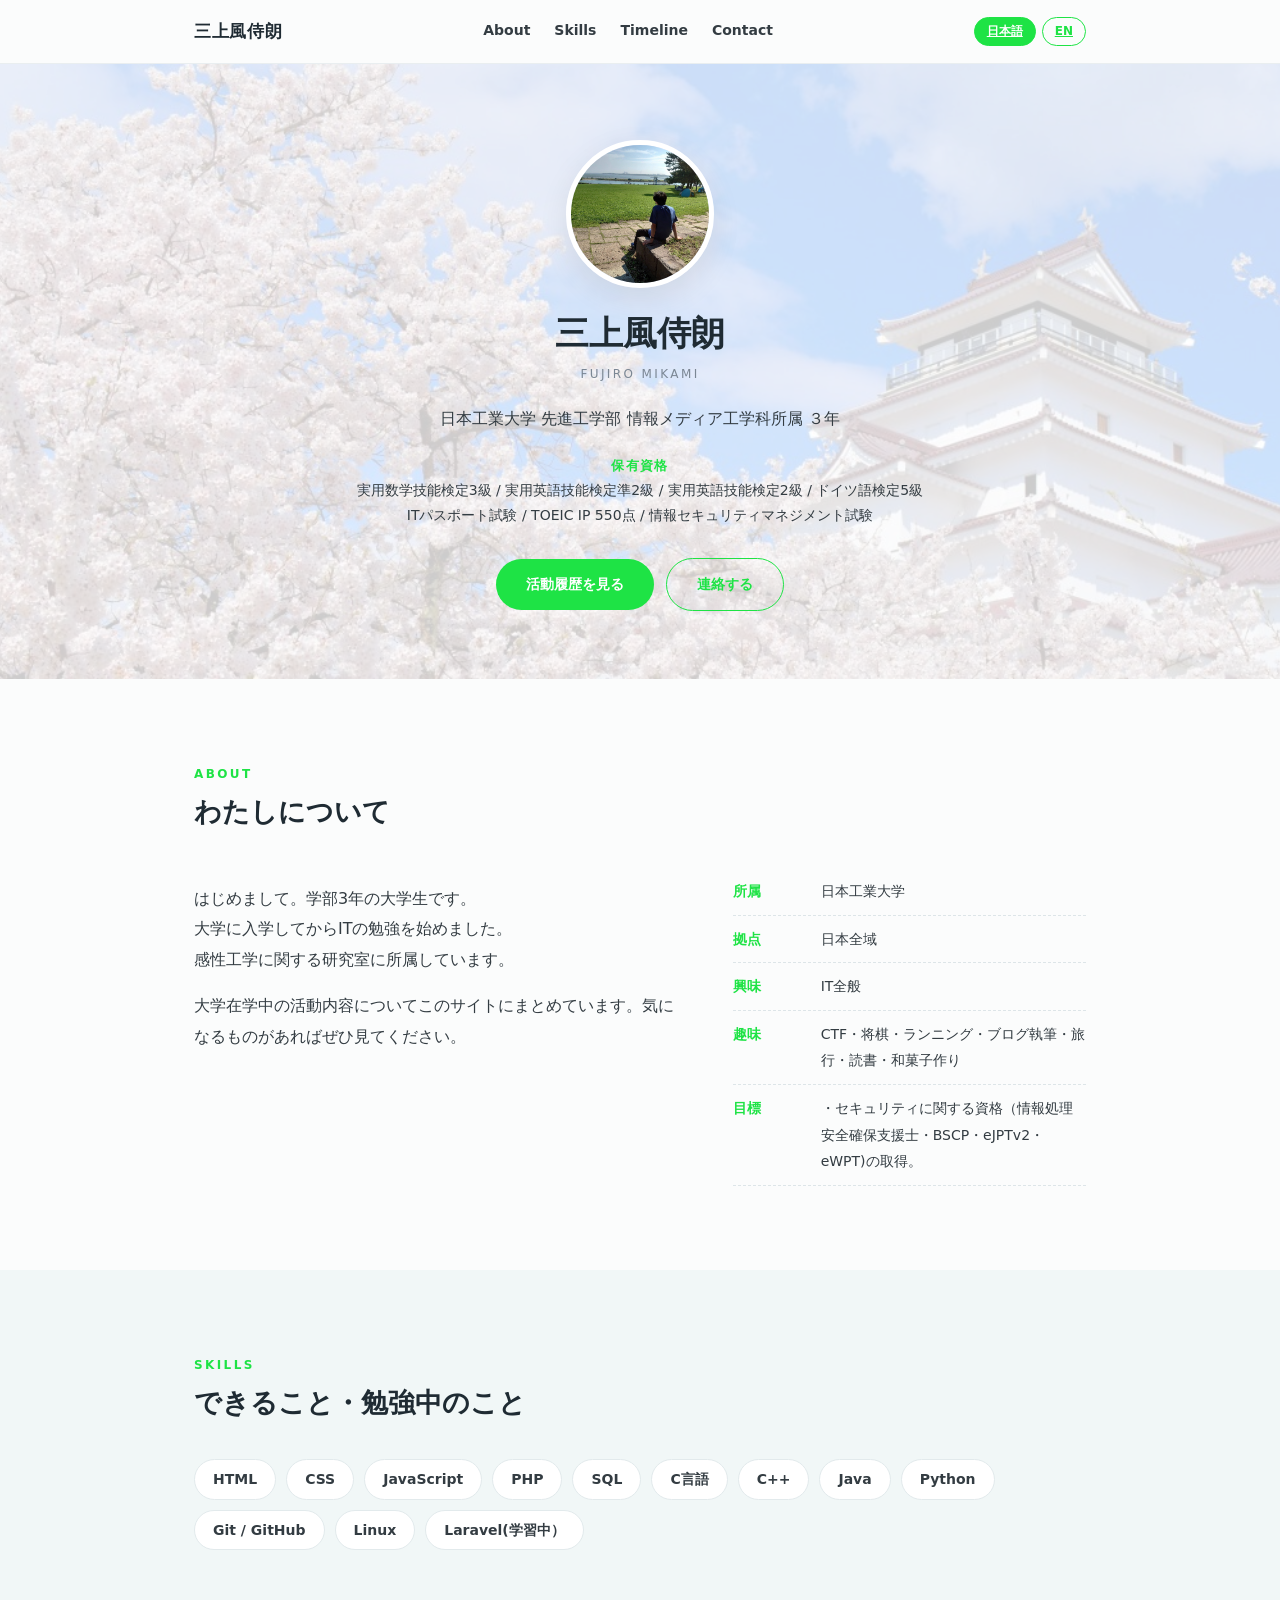
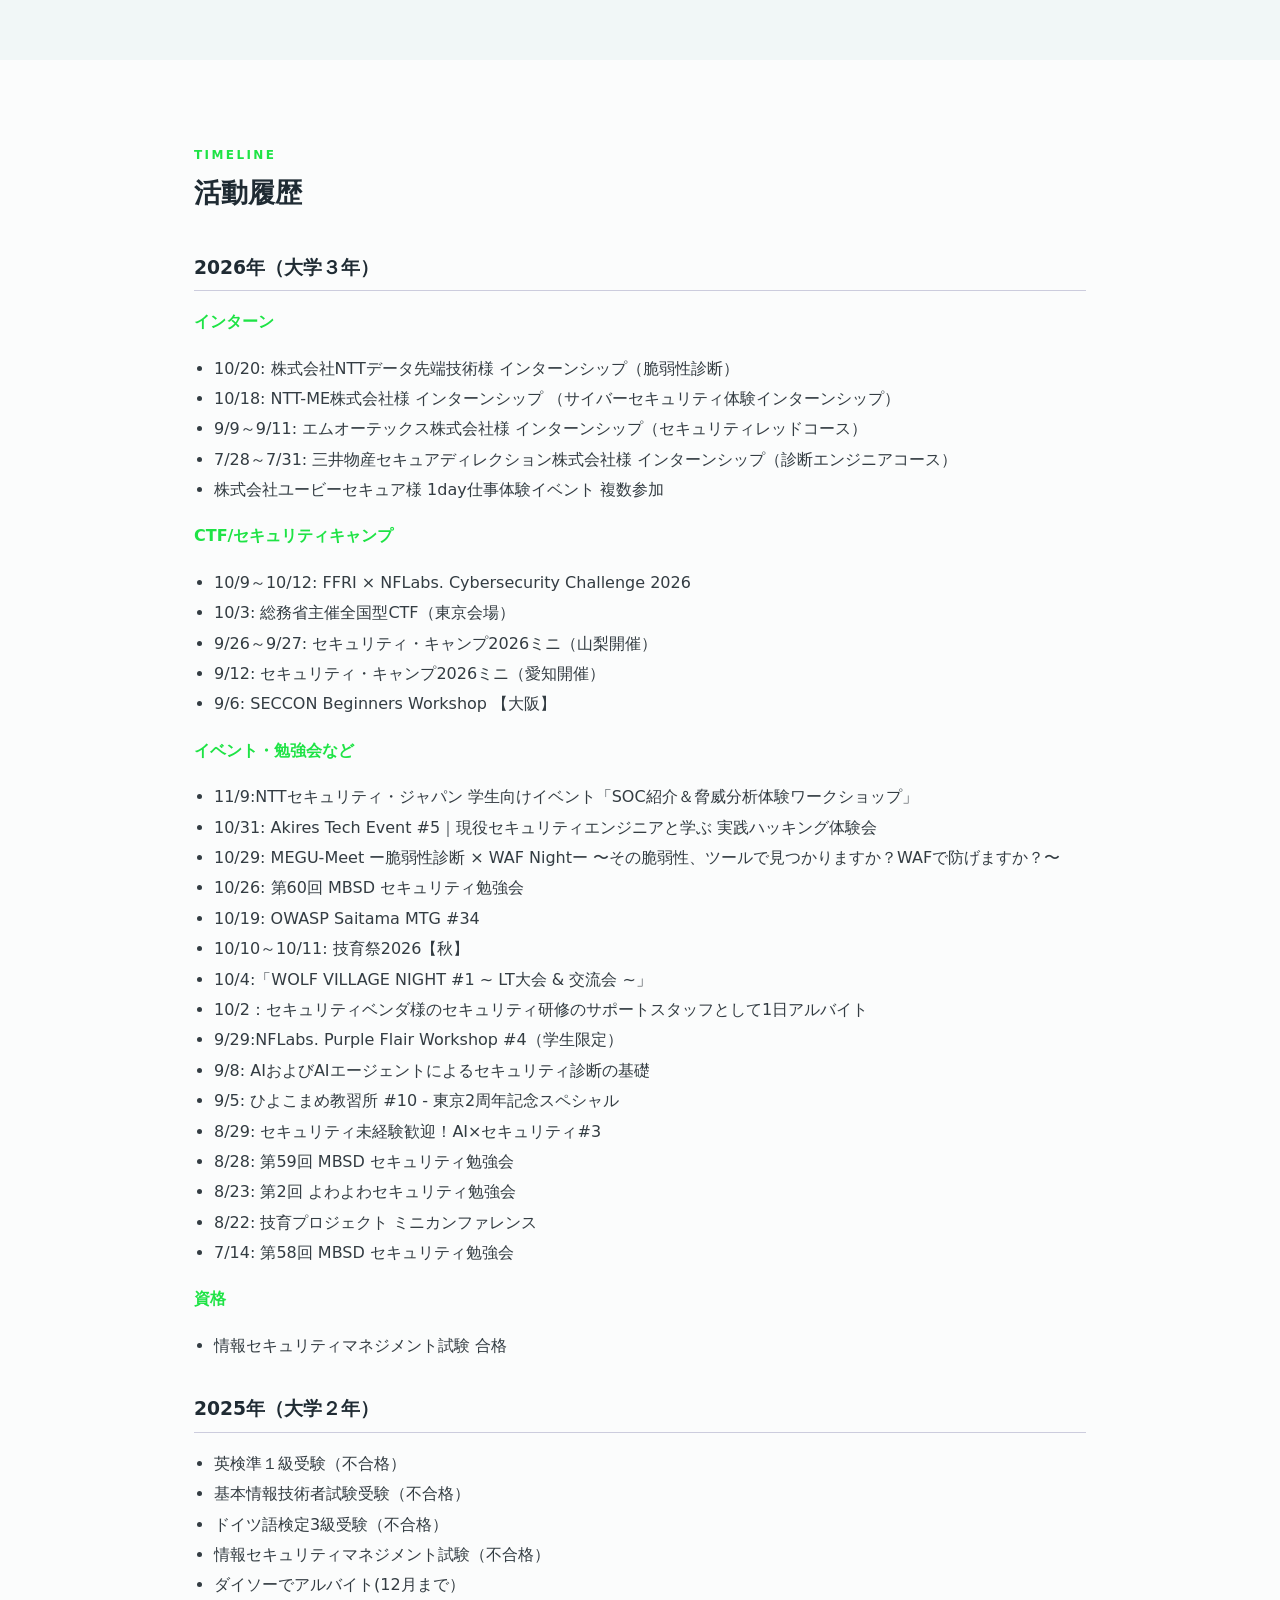
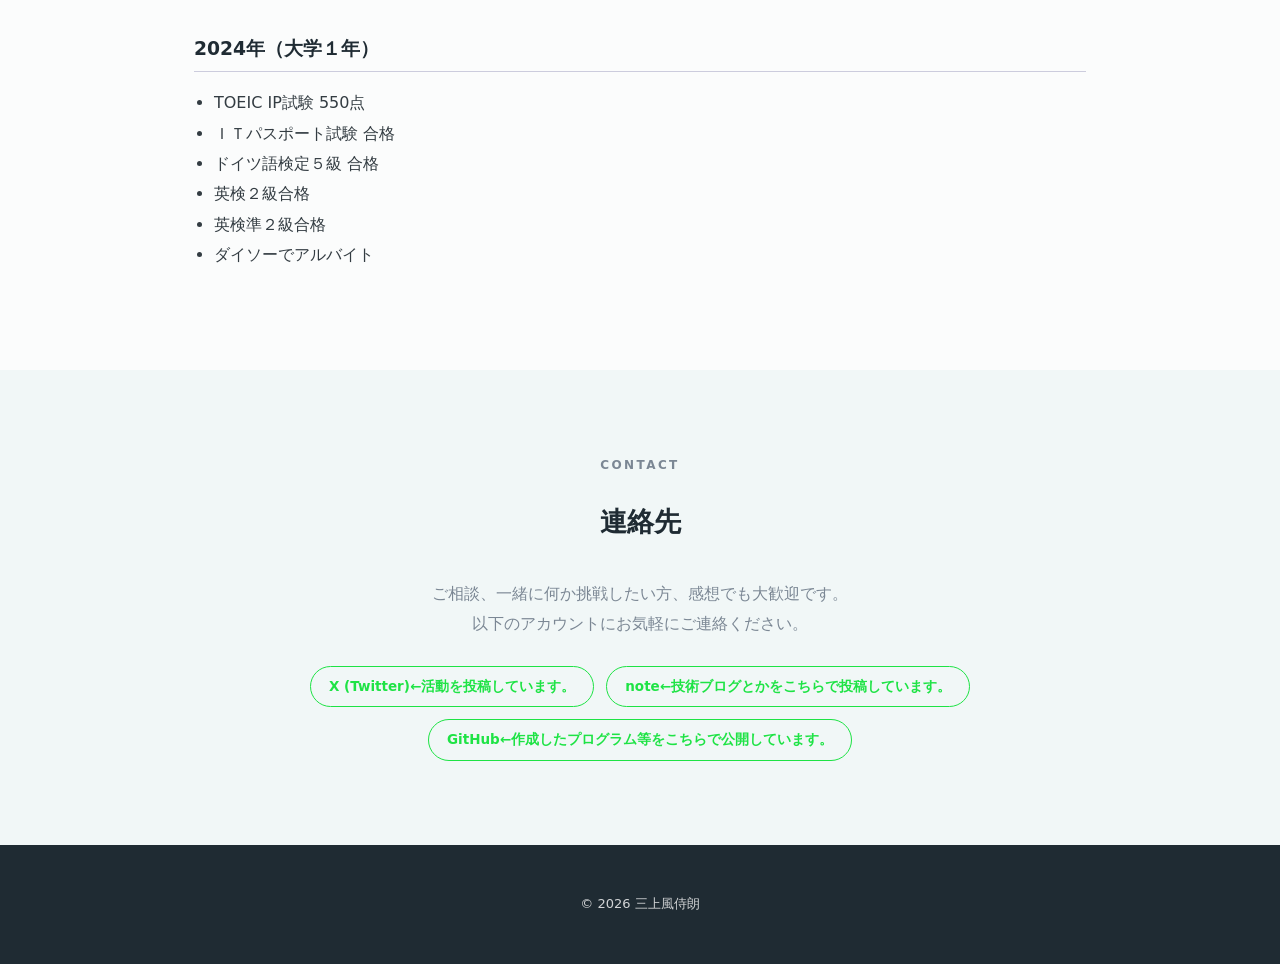
==== commit 996cd996: "Add files via upload" ====
--- a/index.html
+++ b/index.html
@@ -1,136 +1,90 @@
 <!DOCTYPE html>
-<!-- ====================================================================
-     技育プロジェクト ミニカンファレンス 2026.08
-     ポートフォリオ（index.html）
-
-     ▼ 【ここを変える】【変更】で検索（Ctrl + F / Cmd + F）すると、
-         いじれる場所が全部出てきます
-     ▼ この灰色の説明文はコメントです。画面には出ません
-
-     【ファイルの構造】全部おなじ場所に並べます（フォルダは作りません）
-       index.html    ← このファイル（中身 HTML ＋ 動き JavaScript）
-       style.css     ← 見た目（CSS）
-       profile.jpg   ← プロフィール写真
-       hero.jpg      ← トップの背景画像（無くてもOK）
-       ogp.jpg       ← SNS シェア用のサムネイル
-
-     【多言語（日本語 / English / Русский）のしくみ】
-       ・HTML に書いてある日本語がそのまま「日本語版」です
-       ・data-i18n="キー名" が付いた場所だけが、言語ボタンで切り替わります
-       ・英語・ロシア語の文章は、いちばん下の <script> の translations にあります
-       ・文章を増やすとき：HTML に data-i18n="新しいキー" を付け、
-         translations の en と ru に同じキーで訳文を足します
-     ==================================================================== -->
 <html lang="ja">
 <head>
   <meta charset="UTF-8" />
   <meta name="viewport" content="width=device-width, initial-scale=1.0" />
 
-  <!-- 【ここを変える①】ブラウザのタブに出る文字 -->
   <title>三上風侍朗 | ポートフォリオ</title>
 
-  <!-- 【ここを変える②】検索結果に出る説明文（80〜120 文字くらい） -->
   <meta name="description" content="三上風侍朗のポートフォリオサイト。私の情報やスキル、これまでの活動をまとめています。" />
 
-  <!-- 【ここを変える③】SNS でシェアしたときのサムネイル（OGP）
-       og:image は公開後に「https://自分のURL/ogp.jpg」のような
-       完全なアドレスに書き換えます -->
   <meta property="og:title" content="三上風侍朗 | ポートフォリオ" />
   <meta property="og:description" content="自己紹介、スキル、活動履歴。" />
   <meta property="og:image" content="ogp.jpg" />
   <meta property="og:type" content="website" />
   <meta name="twitter:card" content="summary_large_image" />
 
-  <!-- 見た目（CSS）は style.css に分けました -->
+  <link rel="alternate" hreflang="en" href="index_en.html" />
   <link rel="stylesheet" href="style.css" />
 </head>
 
-
 <body>
 
-<!-- ====================================================================
-     ヘッダー（上に固定されるメニュー）
-     ==================================================================== -->
 <header>
   <div class="header-inner">
-    <a class="logo" href="#top" data-i18n="name">三上風侍朗</a>
+    <a class="logo" href="#top">三上風侍朗</a>
 
     <nav class="nav" id="nav">
-      <a href="#about" data-i18n="nav_about">About</a>
-      <a href="#skills" data-i18n="nav_skills">Skills</a>
-      <a href="#timeline" data-i18n="nav_timeline">Timeline</a>
-      <a href="#contact" data-i18n="nav_contact">Contact</a>
+      <a href="#about">About</a>
+      <a href="#skills">Skills</a>
+      <a href="#timeline">Timeline</a>
+      <a href="#contact">Contact</a>
     </nav>
 
-    <!-- 言語切り替えボタン -->
+    <!-- 言語切り替え -->
     <div class="lang-switch" role="group" aria-label="Language">
-      <button type="button" class="lang-btn is-active" data-lang="ja">日本語</button>
-      <button type="button" class="lang-btn" data-lang="en">EN</button>
-      <button type="button" class="lang-btn" data-lang="ru">RU</button>
+      <a class="lang-btn is-active" href="index.html" hreflang="ja" aria-current="true">日本語</a>
+      <a class="lang-btn" href="index_en.html" hreflang="en">EN</a>
     </div>
 
     <button class="menu-btn" id="menu-btn" aria-label="メニュー">☰</button>
   </div>
 </header>
 
-
-<!-- ====================================================================
-     ヒーロー（トップの自己紹介）
-     ==================================================================== -->
 <div class="hero" id="top">
   <div class="container">
     <img src="profile.jpg" alt="プロフィール写真" />
-    <h1 data-i18n="name">三上風侍朗</h1>
+    <h1>三上風侍朗</h1>
     <p class="roman">FUJIRO MIKAMI</p>
-    <p class="lead" data-i18n="hero_affil">日本工業大学 先進工学部 情報メディア工学科所属 ３年</p>
+    <p class="lead">日本工業大学 先進工学部 情報メディア工学科所属 ３年</p>
 
     <p class="qual">
-      <span class="qual-label" data-i18n="qual_label">保有資格</span>
-      <span class="qual-line" data-i18n="qual_line1">実用数学技能検定3級 / 実用英語技能検定準2級 / 実用英語技能検定2級 / ドイツ語検定5級</span>
-      <span class="qual-line" data-i18n="qual_line2">ITパスポート試験 / TOEIC IP 550点 / 情報セキュリティマネジメント試験</span>
+      <span class="qual-label">保有資格</span>
+      <span class="qual-line">実用数学技能検定3級 / 実用英語技能検定準2級 / 実用英語技能検定2級 / ドイツ語検定5級</span>
+      <span class="qual-line">ITパスポート試験 / TOEIC IP 550点 / 情報セキュリティマネジメント試験</span>
     </p>
 
-    <a class="btn" href="#timeline" data-i18n="btn_history">活動履歴を見る</a>
-    <a class="btn btn-ghost" href="#contact" data-i18n="btn_contact">連絡する</a>
+    <a class="btn" href="#timeline">活動履歴を見る</a>
+    <a class="btn btn-ghost" href="#contact">連絡する</a>
   </div>
 </div>
 
-
-<!-- ====================================================================
-     ABOUT（自己紹介 + プロフィール項目）
-     【修正】class="section-soft" を削除して背景を白にしました
-     ==================================================================== -->
 <section id="about">
   <div class="container reveal">
     <p class="section-label">ABOUT</p>
-    <h2 class="section-title" data-i18n="about_title">わたしについて</h2>
+    <h2 class="section-title">わたしについて</h2>
 
     <div class="about-grid">
       <div>
-        <p data-i18n="about_p1">はじめまして。学部3年の大学生です。<br />大学に入学してからITの勉強を始めました。<br />感性工学に関する研究室に所属しています。</p>
-        <p data-i18n="about_p2">大学在学中の活動内容についてこのサイトにまとめています。気になるものがあればぜひ見てください。</p>
+        <p>はじめまして。学部3年の大学生です。<br />大学に入学してからITの勉強を始めました。<br />感性工学に関する研究室に所属しています。</p>
+        <p>大学在学中の活動内容についてこのサイトにまとめています。気になるものがあればぜひ見てください。</p>
       </div>
 
       <ul class="profile-list">
-        <li><span class="key" data-i18n="p_key_univ">所属</span><span data-i18n="p_val_univ">日本工業大学</span></li>
-        <li><span class="key" data-i18n="p_key_base">拠点</span><span data-i18n="p_val_base">日本全域</span></li>
-        <li><span class="key" data-i18n="p_key_interest">興味</span><span data-i18n="p_val_interest">IT全般</span></li>
-        <li><span class="key" data-i18n="p_key_hobby">趣味</span><span data-i18n="p_val_hobby">CTF・将棋・ランニング・ブログ執筆・旅行・読書・和菓子作り</span></li>
-        <li><span class="key" data-i18n="p_key_goal">目標</span><span data-i18n="p_val_goal">・セキュリティに関する資格（情報処理安全確保支援士・BSCP・eJPTv2・eWPT)の取得。</span>     
+        <li><span class="key">所属</span><span>日本工業大学</span></li>
+        <li><span class="key">拠点</span><span>日本全域</span></li>
+        <li><span class="key">興味</span><span>IT全般</span></li>
+        <li><span class="key">趣味</span><span>CTF・将棋・ランニング・ブログ執筆・旅行・読書・和菓子作り</span></li>
+        <li><span class="key">目標</span><span>・セキュリティに関する資格（情報処理安全確保支援士・BSCP・eJPTv2・eWPT)の取得。</span></li>
       </ul>
     </div>
   </div>
 </section>
 
-
-<!-- ====================================================================
-     SKILLS（できること）
-     【修正】class="section-soft" を追加して背景を薄緑にしました
-     ==================================================================== -->
 <section id="skills" class="section-soft">
   <div class="container reveal">
     <p class="section-label">SKILLS</p>
-    <h2 class="section-title" data-i18n="skills_title">できること・勉強中のこと</h2>
+    <h2 class="section-title">できること・勉強中のこと</h2>
 
     <ul class="skill-list">
       <li>HTML</li>
@@ -138,410 +92,107 @@
       <li>JavaScript</li>
       <li>PHP</li>
       <li>SQL</li>
-      <li data-i18n="skill_c">C言語</li>
+      <li>C言語</li>
       <li>C++</li>
       <li>Java</li>
       <li>Python</li>
       <li>Git / GitHub</li>
       <li>Linux</li>
-      <li data-i18n="skill_laravel">Laravel(学習中）</li>
+      <li>Laravel(学習中）</li>
     </ul>
   </div>
 </section>
 
-
-<!-- ====================================================================
-     TIMELINE（活動履歴）
-     ==================================================================== -->
 <section id="timeline">
   <div class="container reveal">
     <p class="section-label">TIMELINE</p>
-    <h2 class="section-title" data-i18n="timeline_title">活動履歴</h2>
+    <h2 class="section-title">活動履歴</h2>
 
-    <!-- 2026年 -->
-    <h3 class="year-title" data-i18n="y2026">2026年（大学３年）</h3>
+    <h3 class="year-title">2026年（大学３年）</h3>
 
-    <!-- インターン -->
-    <p class="cat-title" data-i18n="cat_intern">インターン</p>
+    <p class="cat-title">インターン</p>
     <ul class="event-list">
-      <li data-i18n="in1">10/20: 株式会社NTTデータ先端技術様 インターンシップ（脆弱性診断）</li>
-      <li data-i18n="in2">10/18: NTT-ME株式会社様 インターンシップ （サイバーセキュリティ体験インターンシップ）</li>
-      <li><a href="https://note.com/motex/n/nd5897ce8445a?magazine_key=me44da7480b32" class="hover-link" target="_blank" rel="noopener noreferrer" data-i18n="in3">9/9～9/11: エムオーテックス株式会社様 インターンシップ（セキュリティレッドコース）</a></li>
-      <li><a href="https://public.n-ats.hrmos.co/hr-mbsd/pages/2233494291461885952" class="hover-link" target="_blank" rel="noopener noreferrer" data-i18n="in4">7/28～7/31: 三井物産セキュアディレクション株式会社様 インターンシップ（診断エンジニアコース）</a></li>
-      <li data-i18n="in5">株式会社ユービーセキュア様 1day仕事体験イベント 複数参加</li>
+      <li>10/20: 株式会社NTTデータ先端技術様 インターンシップ（脆弱性診断）</li>
+      <li>10/18: NTT-ME株式会社様 インターンシップ （サイバーセキュリティ体験インターンシップ）</li>
+      <li><a href="https://note.com/motex/n/nd5897ce8445a?magazine_key=me44da7480b32" class="hover-link" target="_blank" rel="noopener noreferrer">9/9～9/11: エムオーテックス株式会社様 インターンシップ（セキュリティレッドコース）</a></li>
+      <li><a href="https://public.n-ats.hrmos.co/hr-mbsd/pages/2233494291461885952" class="hover-link" target="_blank" rel="noopener noreferrer">7/28～7/31: 三井物産セキュアディレクション株式会社様 インターンシップ（診断エンジニアコース）</a></li>
+      <li>株式会社ユービーセキュア様 1day仕事体験イベント 複数参加</li>
     </ul>
 
-    <!-- CTF/セキュリティキャンプ -->
-    <p class="cat-title" data-i18n="cat_ctf">CTF/セキュリティキャンプ</p>
+    <p class="cat-title">CTF/セキュリティキャンプ</p>
     <ul class="event-list">
-      <li><a href="https://x.com/YamadaTaromlok/status/2109957527261892626" class="hover-link" target="_blank" rel="noopener noreferrer" data-i18n="ctf1">10/9～10/12: FFRI × NFLabs. Cybersecurity Challenge 2026</a></li>
-      <li><a href="https://x.com/YamadaTaromlok/status/2106306838266614101" class="hover-link" target="_blank" rel="noopener noreferrer" data-i18n="ctf2">10/3: 総務省主催全国型CTF（東京会場）</a></li>
-      <li><a href="https://x.com/YamadaTaromlok/status/2104121120538681594" class="hover-link" target="_blank" rel="noopener noreferrer" data-i18n="ctf3">9/26～9/27: セキュリティ・キャンプ2026ミニ（山梨開催）</a></li>
-      <li><a href="https://x.com/YamadaTaromlok/status/2098985502850646364" class="hover-link" target="_blank" rel="noopener noreferrer" data-i18n="ctf4">9/12: セキュリティ・キャンプ2026ミニ（愛知開催）</a></li>
-      <li><a href="https://x.com/YamadaTaromlok/status/2096800944742957396" class="hover-link" target="_blank" rel="noopener noreferrer" data-i18n="ctf5">9/6: SECCON Beginners Workshop 【大阪】</a></li>
+      <li><a href="https://x.com/YamadaTaromlok/status/2109957527261892626" class="hover-link" target="_blank" rel="noopener noreferrer">10/9～10/12: FFRI × NFLabs. Cybersecurity Challenge 2026</a></li>
+      <li><a href="https://x.com/YamadaTaromlok/status/2106306838266614101" class="hover-link" target="_blank" rel="noopener noreferrer">10/3: 総務省主催全国型CTF（東京会場）</a></li>
+      <li><a href="https://x.com/YamadaTaromlok/status/2104121120538681594" class="hover-link" target="_blank" rel="noopener noreferrer">9/26～9/27: セキュリティ・キャンプ2026ミニ（山梨開催）</a></li>
+      <li><a href="https://x.com/YamadaTaromlok/status/2098985502850646364" class="hover-link" target="_blank" rel="noopener noreferrer">9/12: セキュリティ・キャンプ2026ミニ（愛知開催）</a></li>
+      <li><a href="https://x.com/YamadaTaromlok/status/2096800944742957396" class="hover-link" target="_blank" rel="noopener noreferrer">9/6: SECCON Beginners Workshop 【大阪】</a></li>
     </ul>
 
-    <!-- イベント・勉強会など -->
-    <p class="cat-title" data-i18n="cat_event">イベント・勉強会など</p>
+    <p class="cat-title">イベント・勉強会など</p>
     <ul class="event-list">
-      <li><a href="リンク先のURL" class="hover-link" target="_blank" rel="noopener noreferrer" data-i18n="ev1">11/9:NTTセキュリティ・ジャパン 学生向けイベント「SOC紹介＆脅威分析体験ワークショップ」</a></li>
-      <li><a href="https://x.com/YamadaTaromlok/status/2107316655475101822" class="hover-link" target="_blank" rel="noopener noreferrer" data-i18n="ev2">10/31: Akires Tech Event #5｜現役セキュリティエンジニアと学ぶ 実践ハッキング体験会</a></li>
-      <li><a href="https://x.com/YamadaTaromlok/status/2115801631384285445" class="hover-link" target="_blank" rel="noopener noreferrer" data-i18n="ev3">10/29: MEGU-Meet ー脆弱性診断 × WAF Nightー 〜その脆弱性、ツールで見つかりますか？WAFで防げますか？〜</a></li>
-      <li><a href="https://x.com/YamadaTaromlok/status/2114696675986116731" class="hover-link" target="_blank" rel="noopener noreferrer" data-i18n="ev4">10/26: 第60回 MBSD セキュリティ勉強会</a></li>
-      <li><a href="https://x.com/YamadaTaromlok/status/2112143416058696018" class="hover-link" target="_blank" rel="noopener noreferrer" data-i18n="ev5">10/19: OWASP Saitama MTG #34</a></li>
-      <li><a href="https://x.com/YamadaTaromlok/status/2109259843173577031" class="hover-link" target="_blank" rel="noopener noreferrer" data-i18n="ev6">10/10～10/11: 技育祭2026【秋】</a></li>
-      <li><a href="https://x.com/YamadaTaromlok/status/2106892949657416158" class="hover-link" target="_blank" rel="noopener noreferrer" data-i18n="ev7">10/4:「WOLF VILLAGE NIGHT #1 ~ LT大会 & 交流会 ~」</a></li>
-      <li data-i18n="ev8">10/2：セキュリティベンダ様のセキュリティ研修のサポートスタッフとして1日アルバイト</li>
-      <li><a href="https://x.com/YamadaTaromlok/status/2104918243668558303" class="hover-link" target="_blank" rel="noopener noreferrer" data-i18n="ev9">9/29:NFLabs. Purple Flair Workshop #4（学生限定）</a></li>
-      <li><a href="https://x.com/YamadaTaromlok/status/2097313918473682970" class="hover-link" target="_blank" rel="noopener noreferrer" data-i18n="ev10">9/8: AIおよびAIエージェントによるセキュリティ診断の基礎</a></li>
-      <li><a href="https://x.com/YamadaTaromlok/status/2096799286885539930" class="hover-link" target="_blank" rel="noopener noreferrer" data-i18n="ev11">9/5: ひよこまめ教習所 #10 - 東京2周年記念スペシャル</a></li>
-      <li><a href="https://x.com/YamadaTaromlok/status/2094028952818049213" class="hover-link" target="_blank" rel="noopener noreferrer" data-i18n="ev12">8/29: セキュリティ未経験歓迎！AI×セキュリティ#3</a></li>
-      <li><a href="https://x.com/YamadaTaromlok/status/2093604414900813987" class="hover-link" target="_blank" rel="noopener noreferrer" data-i18n="ev13">8/28: 第59回 MBSD セキュリティ勉強会</a></li>
-      <li><a href="https://x.com/YamadaTaromlok/status/2091440678807163147" class="hover-link" target="_blank" rel="noopener noreferrer" data-i18n="ev14">8/23: 第2回 よわよわセキュリティ勉強会</a></li>
-      <li><a href="https://x.com/YamadaTaromlok/status/2091077107753558402" class="hover-link" target="_blank" rel="noopener noreferrer" data-i18n="ev15">8/22: 技育プロジェクト ミニカンファレンス</a></li>
-      <li><a href="https://mbsd-ws.doorkeeper.jp/events/197828" class="hover-link" target="_blank" rel="noopener noreferrer" data-i18n="ev16">7/14: 第58回 MBSD セキュリティ勉強会</a></li>
+      <li><a href="リンク先のURL" class="hover-link" target="_blank" rel="noopener noreferrer">11/9:NTTセキュリティ・ジャパン 学生向けイベント「SOC紹介＆脅威分析体験ワークショップ」</a></li>
+      <li><a href="https://x.com/YamadaTaromlok/status/2116779603364851790" class="hover-link" target="_blank" rel="noopener noreferrer">10/31: Akires Tech Event #5｜現役セキュリティエンジニアと学ぶ 実践ハッキング体験会</a></li>
+      <li><a href="https://x.com/YamadaTaromlok/status/2115801631384285445" class="hover-link" target="_blank" rel="noopener noreferrer">10/29: MEGU-Meet ー脆弱性診断 × WAF Nightー 〜その脆弱性、ツールで見つかりますか？WAFで防げますか？〜</a></li>
+      <li><a href="https://x.com/YamadaTaromlok/status/2114696675986116731" class="hover-link" target="_blank" rel="noopener noreferrer">10/26: 第60回 MBSD セキュリティ勉強会</a></li>
+      <li><a href="https://x.com/YamadaTaromlok/status/2112143416058696018" class="hover-link" target="_blank" rel="noopener noreferrer">10/19: OWASP Saitama MTG #34</a></li>
+      <li><a href="https://x.com/YamadaTaromlok/status/2109259843173577031" class="hover-link" target="_blank" rel="noopener noreferrer">10/10～10/11: 技育祭2026【秋】</a></li>
+      <li><a href="https://x.com/YamadaTaromlok/status/2106892949657416158" class="hover-link" target="_blank" rel="noopener noreferrer">10/4:「WOLF VILLAGE NIGHT #1 ~ LT大会 & 交流会 ~」</a></li>
+      <li>10/2：セキュリティベンダ様のセキュリティ研修のサポートスタッフとして1日アルバイト</li>
+      <li><a href="https://x.com/YamadaTaromlok/status/2104918243668558303" class="hover-link" target="_blank" rel="noopener noreferrer">9/29:NFLabs. Purple Flair Workshop #4（学生限定）</a></li>
+      <li><a href="https://x.com/YamadaTaromlok/status/2097313918473682970" class="hover-link" target="_blank" rel="noopener noreferrer">9/8: AIおよびAIエージェントによるセキュリティ診断の基礎</a></li>
+      <li><a href="https://x.com/YamadaTaromlok/status/2096799286885539930" class="hover-link" target="_blank" rel="noopener noreferrer">9/5: ひよこまめ教習所 #10 - 東京2周年記念スペシャル</a></li>
+      <li><a href="https://x.com/YamadaTaromlok/status/2094028952818049213" class="hover-link" target="_blank" rel="noopener noreferrer">8/29: セキュリティ未経験歓迎！AI×セキュリティ#3</a></li>
+      <li><a href="https://x.com/YamadaTaromlok/status/2093604414900813987" class="hover-link" target="_blank" rel="noopener noreferrer">8/28: 第59回 MBSD セキュリティ勉強会</a></li>
+      <li><a href="https://x.com/YamadaTaromlok/status/2091440678807163147" class="hover-link" target="_blank" rel="noopener noreferrer">8/23: 第2回 よわよわセキュリティ勉強会</a></li>
+      <li><a href="https://x.com/YamadaTaromlok/status/2091077107753558402" class="hover-link" target="_blank" rel="noopener noreferrer">8/22: 技育プロジェクト ミニカンファレンス</a></li>
+      <li><a href="https://mbsd-ws.doorkeeper.jp/events/197828" class="hover-link" target="_blank" rel="noopener noreferrer">7/14: 第58回 MBSD セキュリティ勉強会</a></li>
     </ul>
 
-    <p class="cat-title" data-i18n="cat_cert">資格</p>
+    <p class="cat-title">資格</p>
     <ul class="event-list">
-      <li data-i18n="cert1">情報セキュリティマネジメント試験 合格</li>
+      <li>情報セキュリティマネジメント試験 合格</li>
     </ul>
 
-    <!-- 2025年 -->
-    <h3 class="year-title" data-i18n="y2025">2025年（大学２年）</h3>
+    <h3 class="year-title">2025年（大学２年）</h3>
     <ul class="event-list">
-      <li data-i18n="y25_1">英検準１級受験（不合格）</li>
-      <li data-i18n="y25_2">基本情報技術者試験受験（不合格）</li>
-      <li data-i18n="y25_3">ドイツ語検定3級受験（不合格）</li>
-      <li data-i18n="y25_4">情報セキュリティマネジメント試験（不合格）</li>
-      <li data-i18n="y25_5">ダイソーでアルバイト(12月まで）</li>
+      <li>英検準１級受験（不合格）</li>
+      <li>基本情報技術者試験受験（不合格）</li>
+      <li>ドイツ語検定3級受験（不合格）</li>
+      <li>情報セキュリティマネジメント試験（不合格）</li>
+      <li>ダイソーでアルバイト(12月まで）</li>
     </ul>
 
-    <!-- 2024年 -->
-    <h3 class="year-title" data-i18n="y2024">2024年（大学１年）</h3>
+    <h3 class="year-title">2024年（大学１年）</h3>
     <ul class="event-list">
-      <li data-i18n="y24_1">TOEIC IP試験 550点</li>
-      <li data-i18n="y24_2">ＩＴパスポート試験 合格</li>
-      <li data-i18n="y24_3">ドイツ語検定５級 合格</li>
-      <li data-i18n="y24_4">英検２級合格</li>
-      <li data-i18n="y24_5">英検準２級合格</li>
-      <li data-i18n="y24_6">ダイソーでアルバイト</li>
+      <li>TOEIC IP試験 550点</li>
+      <li>ＩＴパスポート試験 合格</li>
+      <li>ドイツ語検定５級 合格</li>
+      <li>英検２級合格</li>
+      <li>英検準２級合格</li>
+      <li>ダイソーでアルバイト</li>
     </ul>
   </div>
 </section>
 
-
-<!-- ====================================================================
-     CONTACT（連絡先）
-     ==================================================================== -->
 <section id="contact" class="contact section-soft">
   <div class="container reveal">
     <p class="section-label">CONTACT</p>
-    <h2 class="section-title" data-i18n="contact_title">連絡先</h2>
+    <h2 class="section-title">連絡先</h2>
 
-    <p data-i18n="contact_text">ご相談、一緒に何か挑戦したい方、感想でも大歓迎です。<br />以下のアカウントにお気軽にご連絡ください。</p>
+    <p>ご相談、一緒に何か挑戦したい方、感想でも大歓迎です。<br />以下のアカウントにお気軽にご連絡ください。</p>
 
     <div class="sns-links">
-      <a href="https://x.com/YamadaTaromlok" target="_blank" rel="noopener" data-i18n="sns_x">X (Twitter)←活動を投稿しています。</a>
-      <a href="https://note.com/limber_auklet93" target="_blank" rel="noopener" data-i18n="sns_note">note←技術ブログとかをこちらで投稿しています。</a>
-      <a href="https://github.com/Fuji60-x86cat" target="_blank" rel="noopener" data-i18n="sns_github">GitHub←作成したプログラム等をこちらで公開しています。</a>
+      <a href="https://x.com/YamadaTaromlok" target="_blank" rel="noopener">X (Twitter)←活動を投稿しています。</a>
+      <a href="https://note.com/limber_auklet93" target="_blank" rel="noopener">note←技術ブログとかをこちらで投稿しています。</a>
+      <a href="https://github.com/Fuji60-x86cat" target="_blank" rel="noopener">GitHub←作成したプログラム等をこちらで公開しています。</a>
     </div>
   </div>
 </section>
 
-
-<!-- ====================================================================
-     フッター
-     ==================================================================== -->
 <footer>
-  <p>&copy; <span id="year"></span> <span data-i18n="name">三上風侍朗</span></p>
+  <p>&copy; <span id="year"></span> <span>三上風侍朗</span></p>
 </footer>
 
-
-<script>
-/* ====================================================================
-   ここから下が「動き」の設定（JavaScript）です
-   ==================================================================== */
-
-// --------------------------------------------------------------------
-// ① スマホのメニュー開閉
-// --------------------------------------------------------------------
-const menuBtn = document.getElementById("menu-btn");
-const nav = document.getElementById("nav");
-
-menuBtn.addEventListener("click", () => {
-  nav.classList.toggle("is-open");
-});
-
-nav.querySelectorAll("a").forEach((link) => {
-  link.addEventListener("click", () => nav.classList.remove("is-open"));
-});
-
-
-// --------------------------------------------------------------------
-// ② スクロールでふわっと表示する
-// --------------------------------------------------------------------
-const revealItems = document.querySelectorAll(".reveal");
-
-function checkReveal() {
-  revealItems.forEach((el) => {
-    if (el.getBoundingClientRect().top < window.innerHeight * 0.9) {
-      el.classList.add("is-visible");
-    }
-  });
-}
-
-checkReveal();
-window.addEventListener("scroll", checkReveal);
-window.addEventListener("resize", checkReveal);
-
-
-// --------------------------------------------------------------------
-// ③ メニューを押したときになめらかにスクロールする
-// --------------------------------------------------------------------
-document.querySelectorAll('a[href^="#"]').forEach((link) => {
-  link.addEventListener("click", (e) => {
-    const target = document.querySelector(link.getAttribute("href"));
-    if (!target) return;
-    e.preventDefault();
-    target.scrollIntoView({ behavior: "smooth" });
-  });
-});
-
-
-// --------------------------------------------------------------------
-// ④ フッターの年を自動で入れる
-// --------------------------------------------------------------------
-document.getElementById("year").textContent = new Date().getFullYear();
-
-
-// --------------------------------------------------------------------
-// ⑤ 下にスクロールするとヘッダーに影を付ける
-// --------------------------------------------------------------------
-window.addEventListener("scroll", () => {
-  const h = document.querySelector("header");
-  h.style.boxShadow = window.scrollY > 10 ? "0 2px 14px rgba(0,0,0,.07)" : "none";
-});
-
-
-// --------------------------------------------------------------------
-// ⑥ 言語の切り替え（日本語 / English / Русский）
-//    日本語は HTML に書いてある文章をそのまま使い、
-//    英語・ロシア語だけ下の translations から差し替えます
-// --------------------------------------------------------------------
-const translations = {
-
-  // ===================== English =====================
-  en: {
-    meta_title: "Fujiro Mikami | Portfolio",
-    meta_description: "Portfolio site of Fujiro Mikami, summarizing my profile, skills and activities so far.",
-    name: "Fujiro Mikami",
-    nav_about: "About", nav_skills: "Skills", nav_timeline: "Timeline", nav_contact: "Contact",
-
-    hero_affil: "3rd-year student, Department of Information Media Engineering, Faculty of Advanced Engineering, Nippon Institute of Technology",
-    qual_label: "Certifications",
-    qual_line1: "Mathematics Practical Skill Test Grade 3 / EIKEN Grade Pre-2 / EIKEN Grade 2 / German Language Test Grade 5",
-    qual_line2: "IT Passport Examination / TOEIC IP 550 points / Information Security Management Examination",
-    btn_history: "View my activities",
-    btn_contact: "Contact me",
-
-    about_title: "About Me",
-    about_p1: "Nice to meet you. I'm a third-year university student.<br />I started studying IT after entering university.<br />I do research on Kansei engineering.",
-    about_p2: "This site summarizes what I have done during my university years. Please take a look at anything that interests you.",
-    p_key_univ: "University", p_val_univ: "Nippon Institute of Technology",
-    p_key_base: "Location", p_val_base: "All over Japan",
-    p_key_interest: "Interests", p_val_interest: "IT in general, modern Japanese history (mainly the Bakumatsu and Meiji Restoration era), Japanese thought (Mito school, Kokugaku, etc.), sociology",
-    p_key_hobby: "Hobbies", p_val_hobby: "CTF, shogi, running, blogging, traveling, reading, making wagashi (Japanese sweets)",
-    p_key_goal: "Goals", p_val_goal: "・Earn security certifications (Registered Information Security Specialist, BSCP, eJPTv2, eWPT).",
-
-    skills_title: "Skills & What I'm Learning",
-    skill_c: "C",
-    skill_laravel: "Laravel (learning)",
-
-    timeline_title: "Activities",
-    y2026: "2026 (3rd year of university)",
-    cat_intern: "Internships",
-    in1: "Oct 20: NTT DATA Advanced Technology Corporation – Internship (Vulnerability Assessment)",
-    in2: "Oct 18: NTT-ME Corporation – Internship (Cybersecurity Experience Internship)",
-    in3: "Sep 9–11: MOTEX Inc. – Internship (Security Red Course)",
-    in4: "Jul 28–31: Mitsui Bussan Secure Directions, Inc. – Internship (Assessment Engineer Course)",
-    in5: "UBsecure, Inc. – 1-day work experience events (attended several)",
-
-    cat_ctf: "CTF / Security Camps",
-    ctf1: "Oct 9–12: FFRI × NFLabs. Cybersecurity Challenge 2026",
-    ctf2: "Oct 3: Nationwide CTF hosted by the Ministry of Internal Affairs and Communications (Tokyo venue)",
-    ctf3: "Sep 26–27: Security Camp 2026 Mini (held in Yamanashi)",
-    ctf4: "Sep 12: Security Camp 2026 Mini (held in Aichi)",
-    ctf5: "Sep 6: SECCON Beginners Workshop [Osaka]",
-
-    cat_event: "Events & Study Sessions",
-    ev1: "Nov 9: NTT Security Japan – Student event \"SOC Introduction & Threat Analysis Workshop\"",
-    ev2: "Oct 31: Akires Tech Event #5 | Hands-on hacking workshop with working security engineers",
-    ev3: "Oct 29: MEGU-Meet – Vulnerability Assessment × WAF Night – Can tools find that vulnerability? Can a WAF block it?",
-    ev4: "Oct 26: MBSD Security Study Session #60",
-    ev5: "Oct 19: OWASP Saitama MTG #34",
-    ev6: "Oct 10–11: Gikusai 2026 [Autumn]",
-    ev7: "Oct 4: \"WOLF VILLAGE NIGHT #1 – Lightning Talks & Networking\"",
-    ev8: "Oct 2: One-day part-time job as support staff for a security vendor's training",
-    ev9: "Sep 29: NFLabs. Purple Flair Workshop #4 (students only)",
-    ev10: "Sep 8: Fundamentals of Security Assessment with AI and AI Agents",
-    ev11: "Sep 5: Hiyokomame Kyoshujo #10 – Tokyo 2nd Anniversary Special",
-    ev12: "Aug 29: Security Beginners Welcome! AI × Security #3",
-    ev13: "Aug 28: MBSD Security Study Session #59",
-    ev14: "Aug 23: 2nd Yowayowa Security Study Session",
-    ev15: "Aug 22: Gikuproject Mini Conference",
-    ev16: "Jul 14: MBSD Security Study Session #58",
-
-    cat_cert: "Certifications",
-    cert1: "Passed the Information Security Management Examination",
-
-    y2025: "2025 (2nd year of university)",
-    y25_1: "Took EIKEN Grade Pre-1 (did not pass)",
-    y25_2: "Took the Fundamental Information Technology Engineer Examination (did not pass)",
-    y25_3: "Took the German Language Test Grade 3 (did not pass)",
-    y25_4: "Took the Information Security Management Examination (did not pass)",
-    y25_5: "Part-time job at Daiso (until December)",
-
-    y2024: "2024 (1st year of university)",
-    y24_1: "TOEIC IP Test – 550 points",
-    y24_2: "Passed the IT Passport Examination",
-    y24_3: "Passed the German Language Test Grade 5",
-    y24_4: "Passed EIKEN Grade 2",
-    y24_5: "Passed EIKEN Grade Pre-2",
-    y24_6: "Part-time job at Daiso",
-
-    contact_title: "Contact",
-    contact_text: "Questions, ideas for working together, or just feedback – all are welcome.<br />Feel free to reach out through the accounts below.",
-    sns_x: "X (Twitter) ← I post my activities here.",
-    sns_note: "note ← I post tech blogs and more here.",
-    sns_github: "GitHub ← I publish the programs I've made here."
-  },
-
-  // ===================== Русский =====================
-  ru: {
-    meta_title: "Фудзиро Миками | Портфолио",
-    meta_description: "Портфолио Фудзиро Миками: информация обо мне, навыки и вся моя деятельность на данный момент.",
-    name: "Фудзиро Миками",
-    nav_about: "Обо мне", nav_skills: "Навыки", nav_timeline: "История", nav_contact: "Контакты",
-
-    hero_affil: "Студент 3-го курса кафедры информационных медиатехнологий факультета передовой инженерии, Японский технологический институт (Nippon Institute of Technology)",
-    qual_label: "Квалификации",
-    qual_line1: "Практический экзамен по математике, 3-й уровень / EIKEN (английский), уровень Pre-2 / EIKEN (английский), 2-й уровень / Экзамен по немецкому языку, 5-й уровень",
-    qual_line2: "Экзамен IT Passport / TOEIC IP 550 баллов / Экзамен по управлению информационной безопасностью",
-    btn_history: "Моя деятельность",
-    btn_contact: "Связаться со мной",
-
-    about_title: "Обо мне",
-    about_p1: "Здравствуйте! Я студент третьего курса университета.<br />Изучение IT началось у меня уже после поступления в университет.<br />Занимаюсь исследованиями в области кансей-инженерии.",
-    about_p2: "На этом сайте собрана моя деятельность за годы учёбы в университете. Если что-то вас заинтересует — загляните!",
-    p_key_univ: "Вуз", p_val_univ: "Японский технологический институт (Nippon Institute of Technology)",
-    p_key_base: "Где живу", p_val_base: "По всей Японии",
-    p_key_interest: "Интересы", p_val_interest: "IT в целом, новая история Японии (в основном период Бакумацу и реставрации Мэйдзи), японская мысль (школа Мито, кокугаку и др.), социология",
-    p_key_hobby: "Хобби", p_val_hobby: "CTF, сёги, бег, ведение блога, путешествия, чтение, приготовление вагаси (японских сладостей)",
-    p_key_goal: "Цели", p_val_goal: "・Получить сертификаты по безопасности (Registered Information Security Specialist, BSCP, eJPTv2, eWPT).",
-
-    skills_title: "Навыки и то, что изучаю",
-    skill_c: "C",
-    skill_laravel: "Laravel (изучаю)",
-
-    timeline_title: "История деятельности",
-    y2026: "2026 г. (3-й курс)",
-    cat_intern: "Стажировки",
-    in1: "20.10: NTT DATA Advanced Technology Corporation — стажировка (оценка уязвимостей)",
-    in2: "18.10: NTT-ME Corporation — стажировка (практическое знакомство с кибербезопасностью)",
-    in3: "9–11.09: MOTEX Inc. — стажировка (курс Security Red)",
-    in4: "28–31.07: Mitsui Bussan Secure Directions, Inc. — стажировка (курс инженера по оценке безопасности)",
-    in5: "UBsecure, Inc. — однодневные ознакомительные мероприятия о работе (участие в нескольких)",
-
-    cat_ctf: "CTF / Кэмпы по безопасности",
-    ctf1: "9–12.10: FFRI × NFLabs. Cybersecurity Challenge 2026",
-    ctf2: "3.10: Всеяпонский CTF под эгидой Министерства внутренних дел и коммуникаций (площадка в Токио)",
-    ctf3: "26–27.09: Security Camp 2026 Mini (префектура Яманаси)",
-    ctf4: "12.09: Security Camp 2026 Mini (префектура Аити)",
-    ctf5: "6.09: SECCON Beginners Workshop [Осака]",
-
-    cat_event: "Мероприятия и семинары",
-    ev1: "9.11: NTT Security Japan — мероприятие для студентов «Знакомство с SOC и воркшоп по анализу угроз»",
-    ev2: "31.10: Akires Tech Event #5 | Практический хакерский воркшоп с действующими инженерами по безопасности",
-    ev3: "29.10: MEGU-Meet — Vulnerability Assessment × WAF Night — Найдёт ли инструмент эту уязвимость? Остановит ли её WAF?",
-    ev4: "26.10: 60-й семинар MBSD по безопасности",
-    ev5: "19.10: OWASP Saitama MTG #34",
-    ev6: "10–11.10: Gikusai 2026 [осень]",
-    ev7: "4.10: «WOLF VILLAGE NIGHT #1 — блиц-доклады и общение»",
-    ev8: "2.10: однодневная подработка в качестве вспомогательного персонала на обучении по безопасности в компании-вендоре",
-    ev9: "29.09: NFLabs. Purple Flair Workshop #4 (только для студентов)",
-    ev10: "8.09: Основы оценки безопасности с помощью ИИ и ИИ-агентов",
-    ev11: "5.09: Hiyokomame Kyoshujo #10 — специальный выпуск к 2-летию в Токио",
-    ev12: "29.08: Новички в безопасности приветствуются! ИИ × безопасность #3",
-    ev13: "28.08: 59-й семинар MBSD по безопасности",
-    ev14: "23.08: 2-й семинар по безопасности «Ёваёва»",
-    ev15: "22.08: Мини-конференция Giku Project",
-    ev16: "14.07: 58-й семинар MBSD по безопасности",
-
-    cat_cert: "Квалификации",
-    cert1: "Сдан экзамен по управлению информационной безопасностью (Information Security Management Examination)",
-
-    y2025: "2025 г. (2-й курс)",
-    y25_1: "Экзамен EIKEN уровня Pre-1 (не сдан)",
-    y25_2: "Экзамен Fundamental Information Technology Engineer (не сдан)",
-    y25_3: "Экзамен по немецкому языку, 3-й уровень (не сдан)",
-    y25_4: "Экзамен по управлению информационной безопасностью (не сдан)",
-    y25_5: "Подработка в Daiso (до декабря)",
-
-    y2024: "2024 г. (1-й курс)",
-    y24_1: "Тест TOEIC IP — 550 баллов",
-    y24_2: "Сдан экзамен IT Passport",
-    y24_3: "Сдан экзамен по немецкому языку, 5-й уровень",
-    y24_4: "Сдан EIKEN, 2-й уровень",
-    y24_5: "Сдан EIKEN, уровень Pre-2",
-    y24_6: "Подработка в Daiso",
-
-    contact_title: "Контакты",
-    contact_text: "Вопросы, идеи для совместных проектов или просто отзывы — всё приветствуется.<br />Пишите мне в любой из аккаунтов ниже.",
-    sns_x: "X (Twitter) ← здесь я публикую свою деятельность.",
-    sns_note: "note ← здесь я публикую технические блоги и не только.",
-    sns_github: "GitHub ← здесь я публикую свои программы."
-  }
-};
-
-// 日本語の文章は、読み込み時に HTML から控えておく
-const i18nNodes = document.querySelectorAll("[data-i18n]");
-i18nNodes.forEach((el) => { el.dataset.ja = el.innerHTML; });
-
-const jaTitle = document.title;
-const metaDesc = document.querySelector('meta[name="description"]');
-const jaDescription = metaDesc.getAttribute("content");
-const langButtons = document.querySelectorAll(".lang-btn");
-
-function setLang(lang) {
-  if (lang !== "ja" && !translations[lang]) lang = "ja";
-  const dict = translations[lang] || {};
-
-  i18nNodes.forEach((el) => {
-    const text = lang === "ja" ? el.dataset.ja : dict[el.dataset.i18n];
-    el.innerHTML = text !== undefined ? text : el.dataset.ja;
-  });
-
-  document.documentElement.lang = lang;
-  document.title = lang === "ja" ? jaTitle : dict.meta_title;
-  metaDesc.setAttribute("content", lang === "ja" ? jaDescription : dict.meta_description);
-
-  langButtons.forEach((btn) => {
-    btn.classList.toggle("is-active", btn.dataset.lang === lang);
-  });
-
-  try { localStorage.setItem("lang", lang); } catch (e) { /* 保存できなくても動く */ }
-}
-
-langButtons.forEach((btn) => {
-  btn.addEventListener("click", () => setLang(btn.dataset.lang));
-});
-
-// 前回選んだ言語を覚えておく（初回は日本語）
-let savedLang = "ja";
-try { savedLang = localStorage.getItem("lang") || "ja"; } catch (e) {}
-if (savedLang !== "ja") setLang(savedLang);
-</script>
-
+<script src="script.js"></script>
 </body>
 </html>
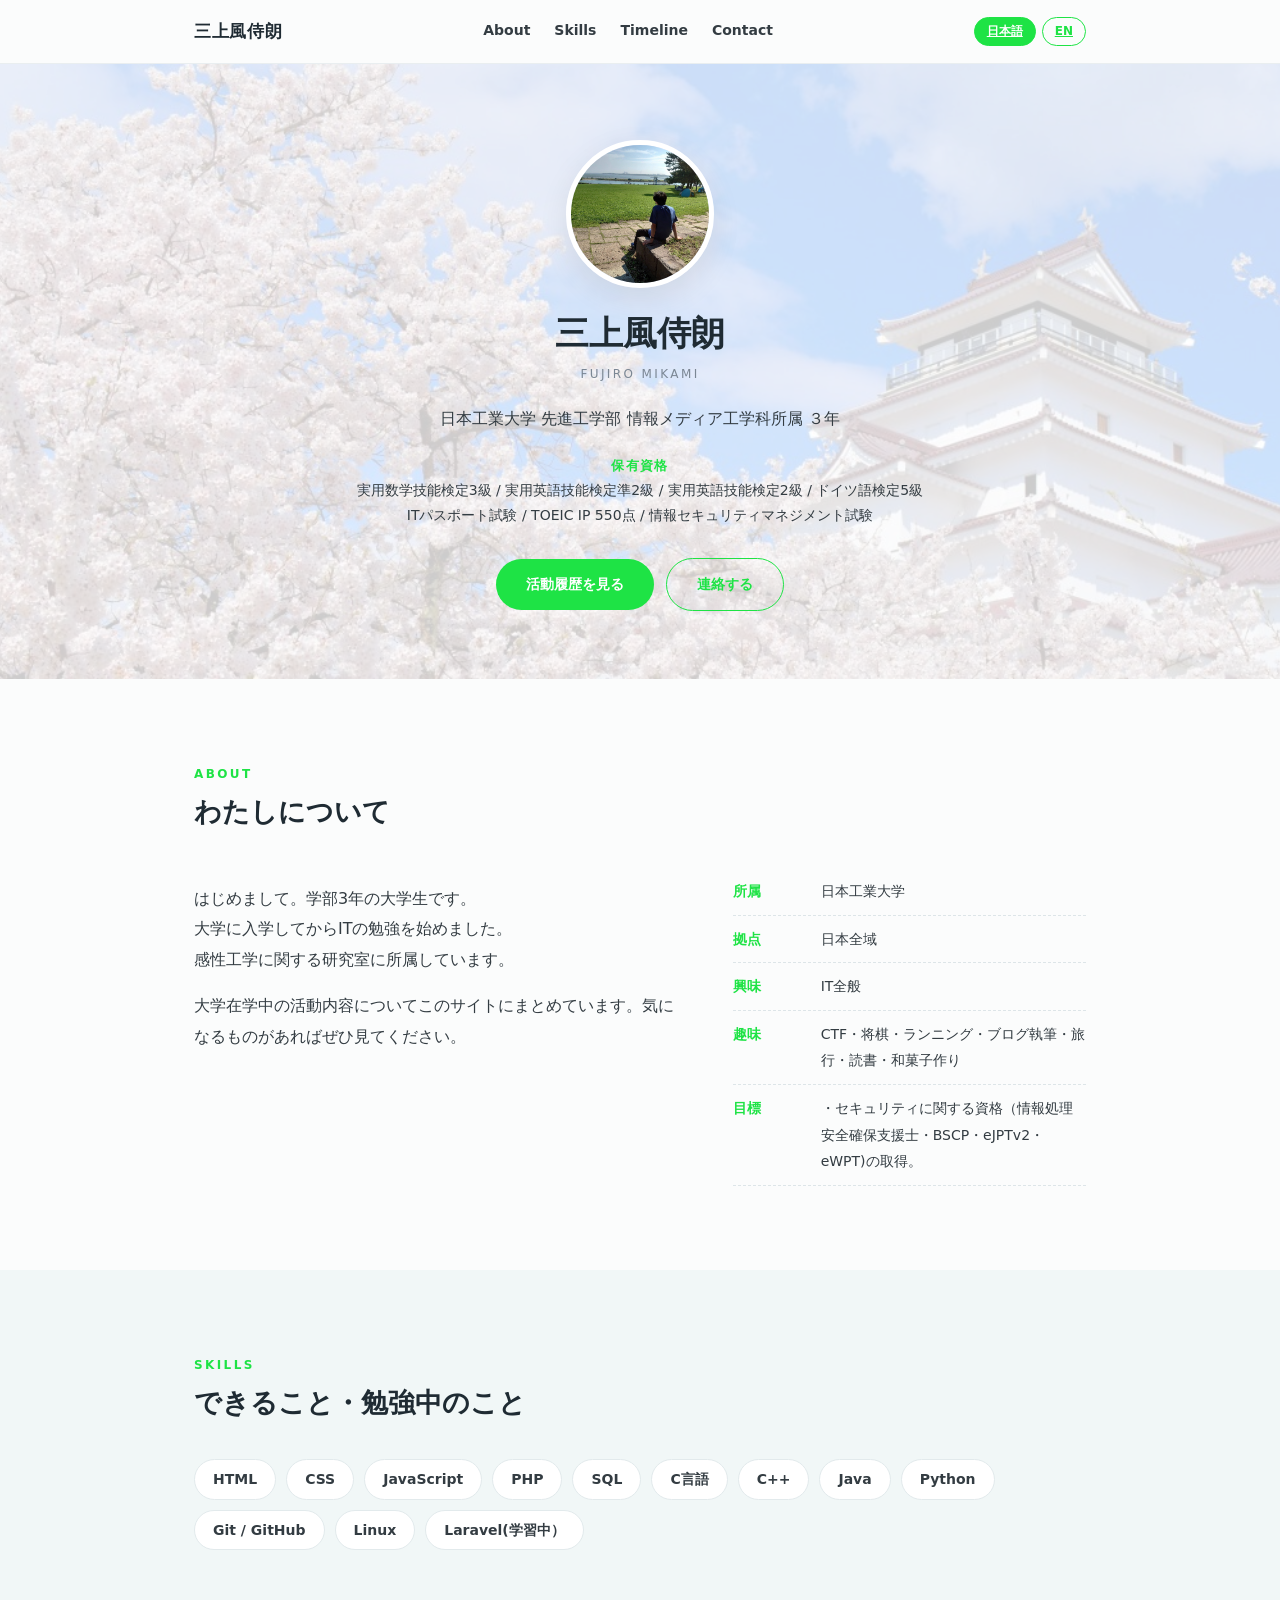
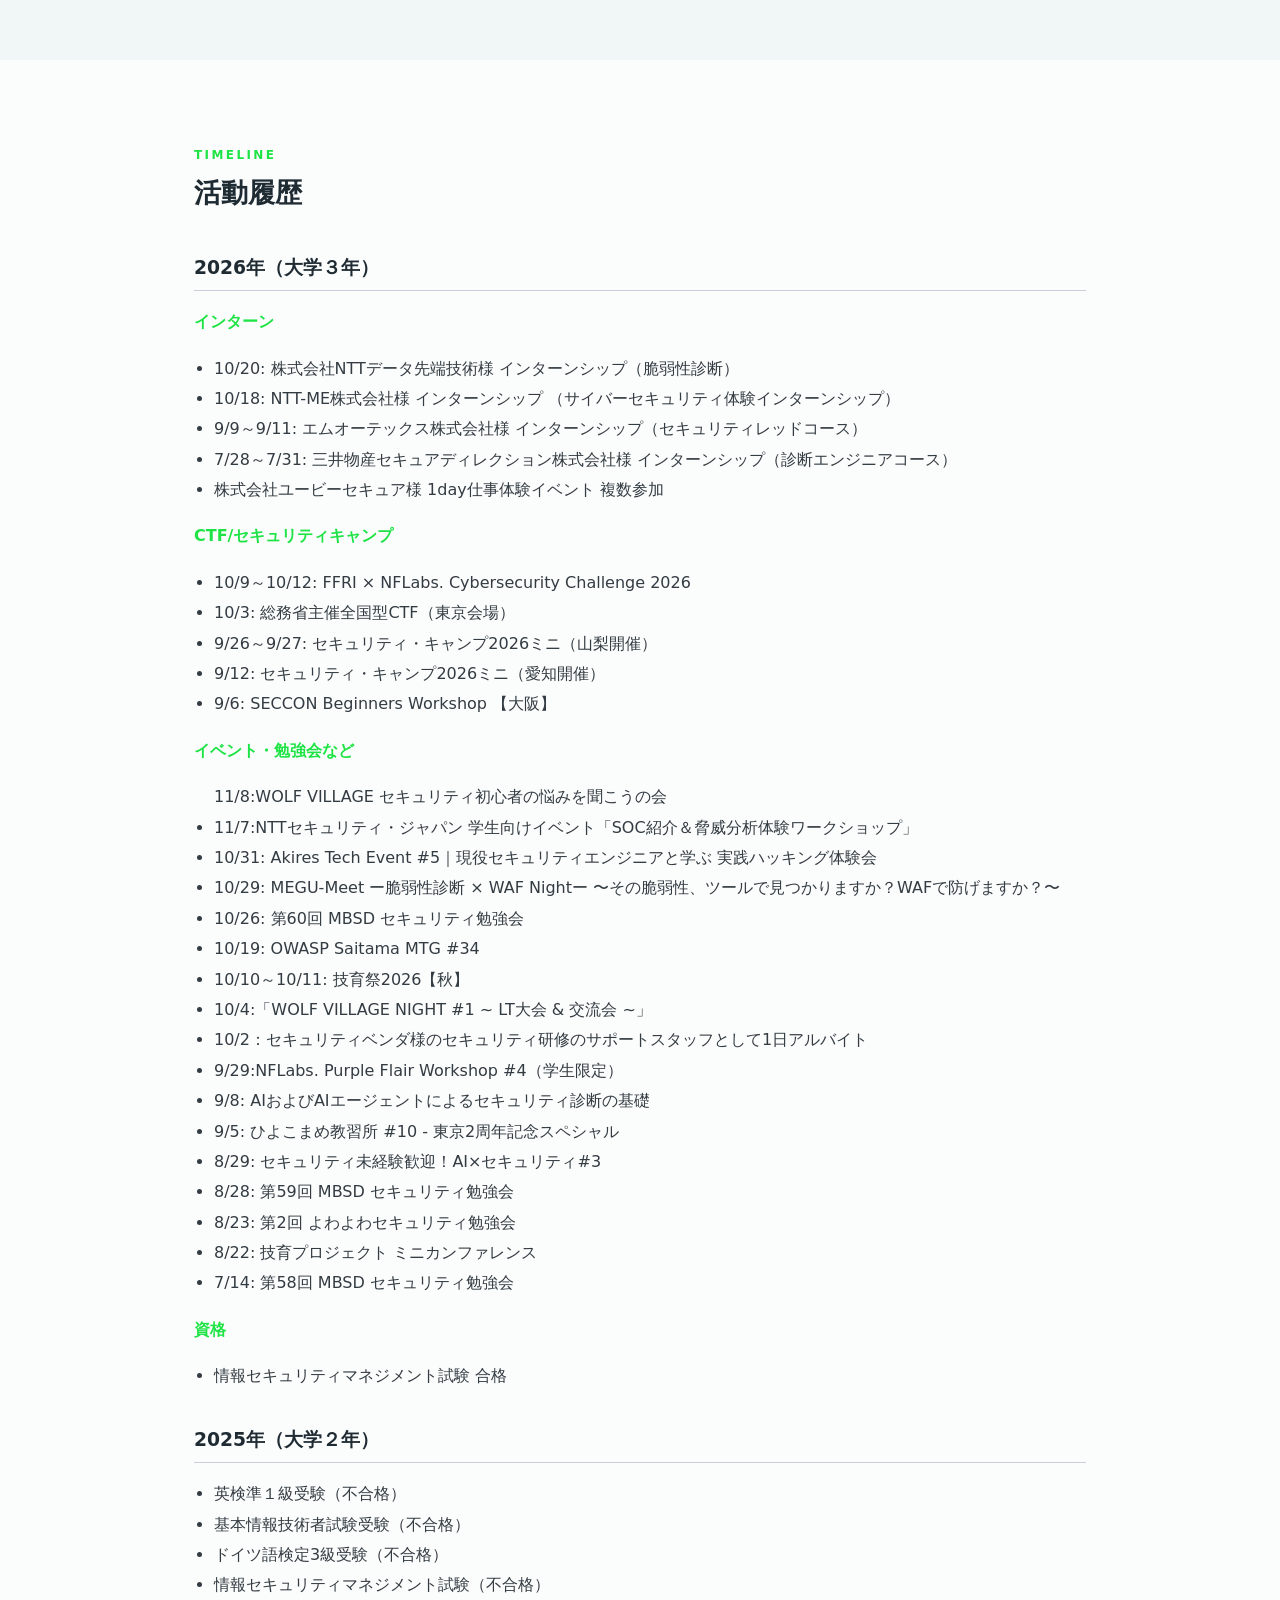
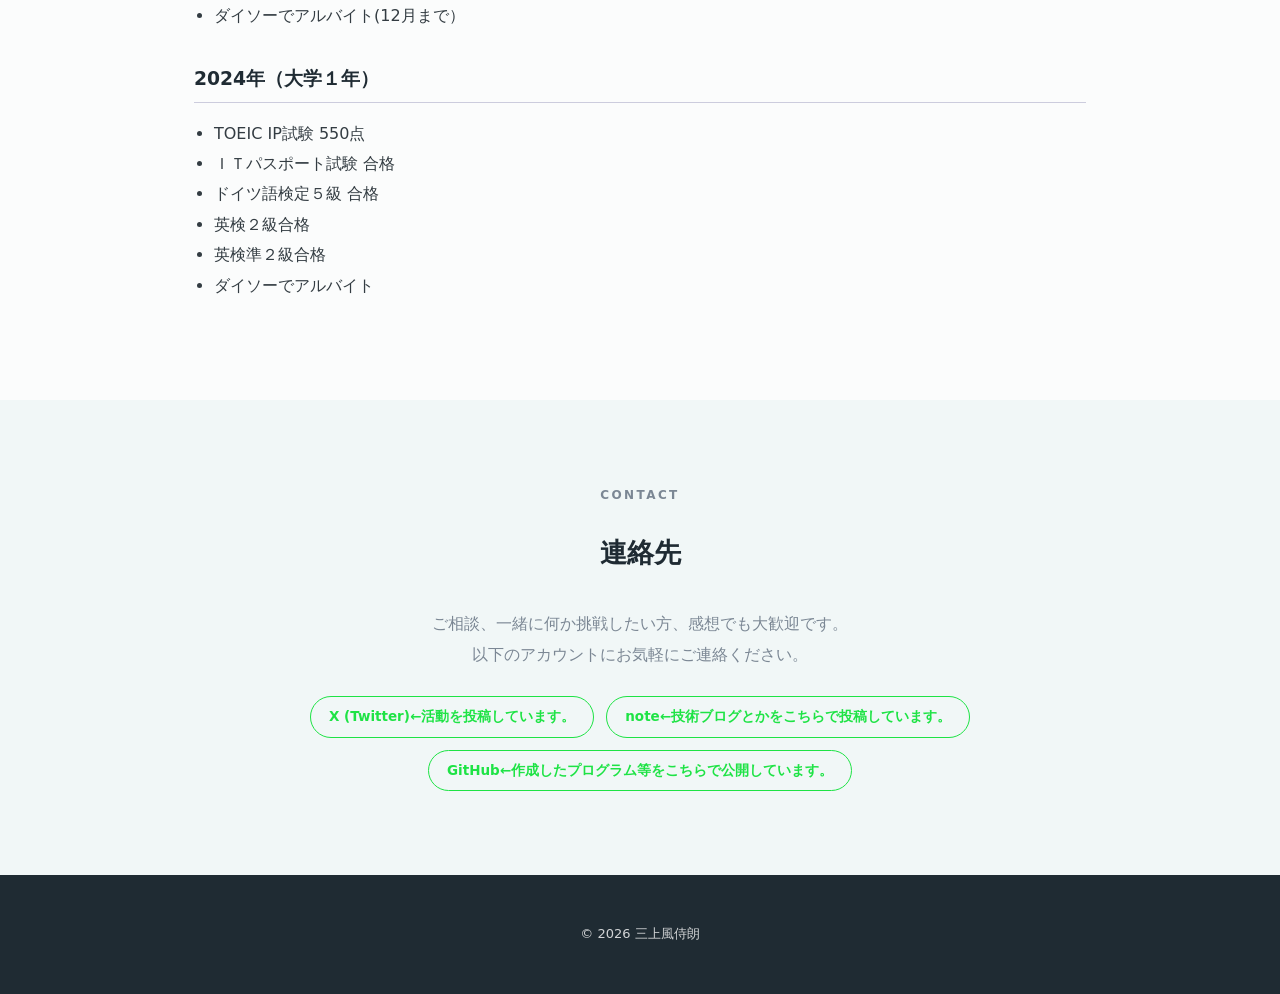
==== commit 4ba0ce6e: "Update index.html" ====
--- a/index.html
+++ b/index.html
@@ -129,8 +129,9 @@
     </ul>
 
     <p class="cat-title">イベント・勉強会など</p>
-    <ul class="event-list">
-      <li><a href="リンク先のURL" class="hover-link" target="_blank" rel="noopener noreferrer">11/9:NTTセキュリティ・ジャパン 学生向けイベント「SOC紹介＆脅威分析体験ワークショップ」</a></li>
+    <ul class="event-list"
+      <li><a href="https://x.com/YamadaTaromlok/status/2112093295908380704" class="hover-link" target="_blank" rel="noopener noreferrer">11/8:WOLF VILLAGE セキュリティ初心者の悩みを聞こうの会</a></li>
+      <li><a href="https://x.com/YamadaTaromlok/status/2111020594779295940" class="hover-link" target="_blank" rel="noopener noreferrer">11/7:NTTセキュリティ・ジャパン 学生向けイベント「SOC紹介＆脅威分析体験ワークショップ」</a></li>
       <li><a href="https://x.com/YamadaTaromlok/status/2116779603364851790" class="hover-link" target="_blank" rel="noopener noreferrer">10/31: Akires Tech Event #5｜現役セキュリティエンジニアと学ぶ 実践ハッキング体験会</a></li>
       <li><a href="https://x.com/YamadaTaromlok/status/2115801631384285445" class="hover-link" target="_blank" rel="noopener noreferrer">10/29: MEGU-Meet ー脆弱性診断 × WAF Nightー 〜その脆弱性、ツールで見つかりますか？WAFで防げますか？〜</a></li>
       <li><a href="https://x.com/YamadaTaromlok/status/2114696675986116731" class="hover-link" target="_blank" rel="noopener noreferrer">10/26: 第60回 MBSD セキュリティ勉強会</a></li>
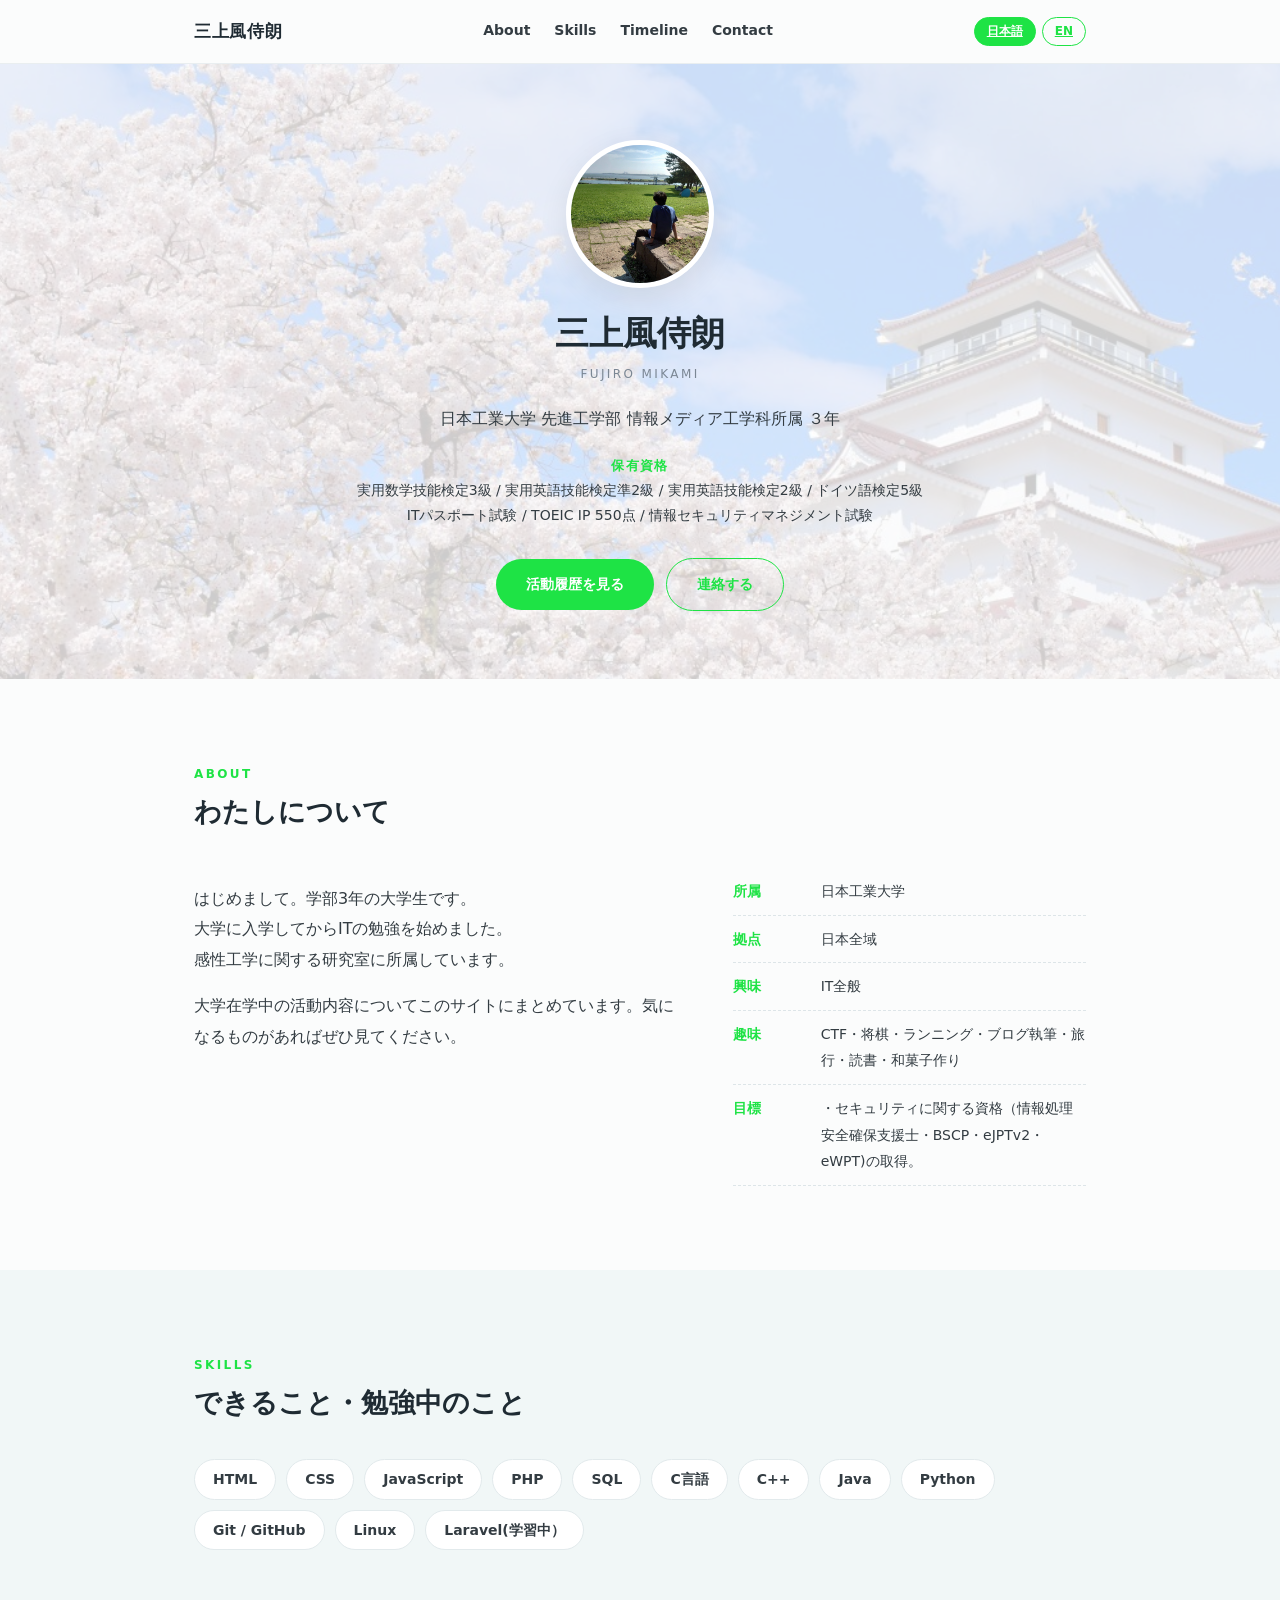
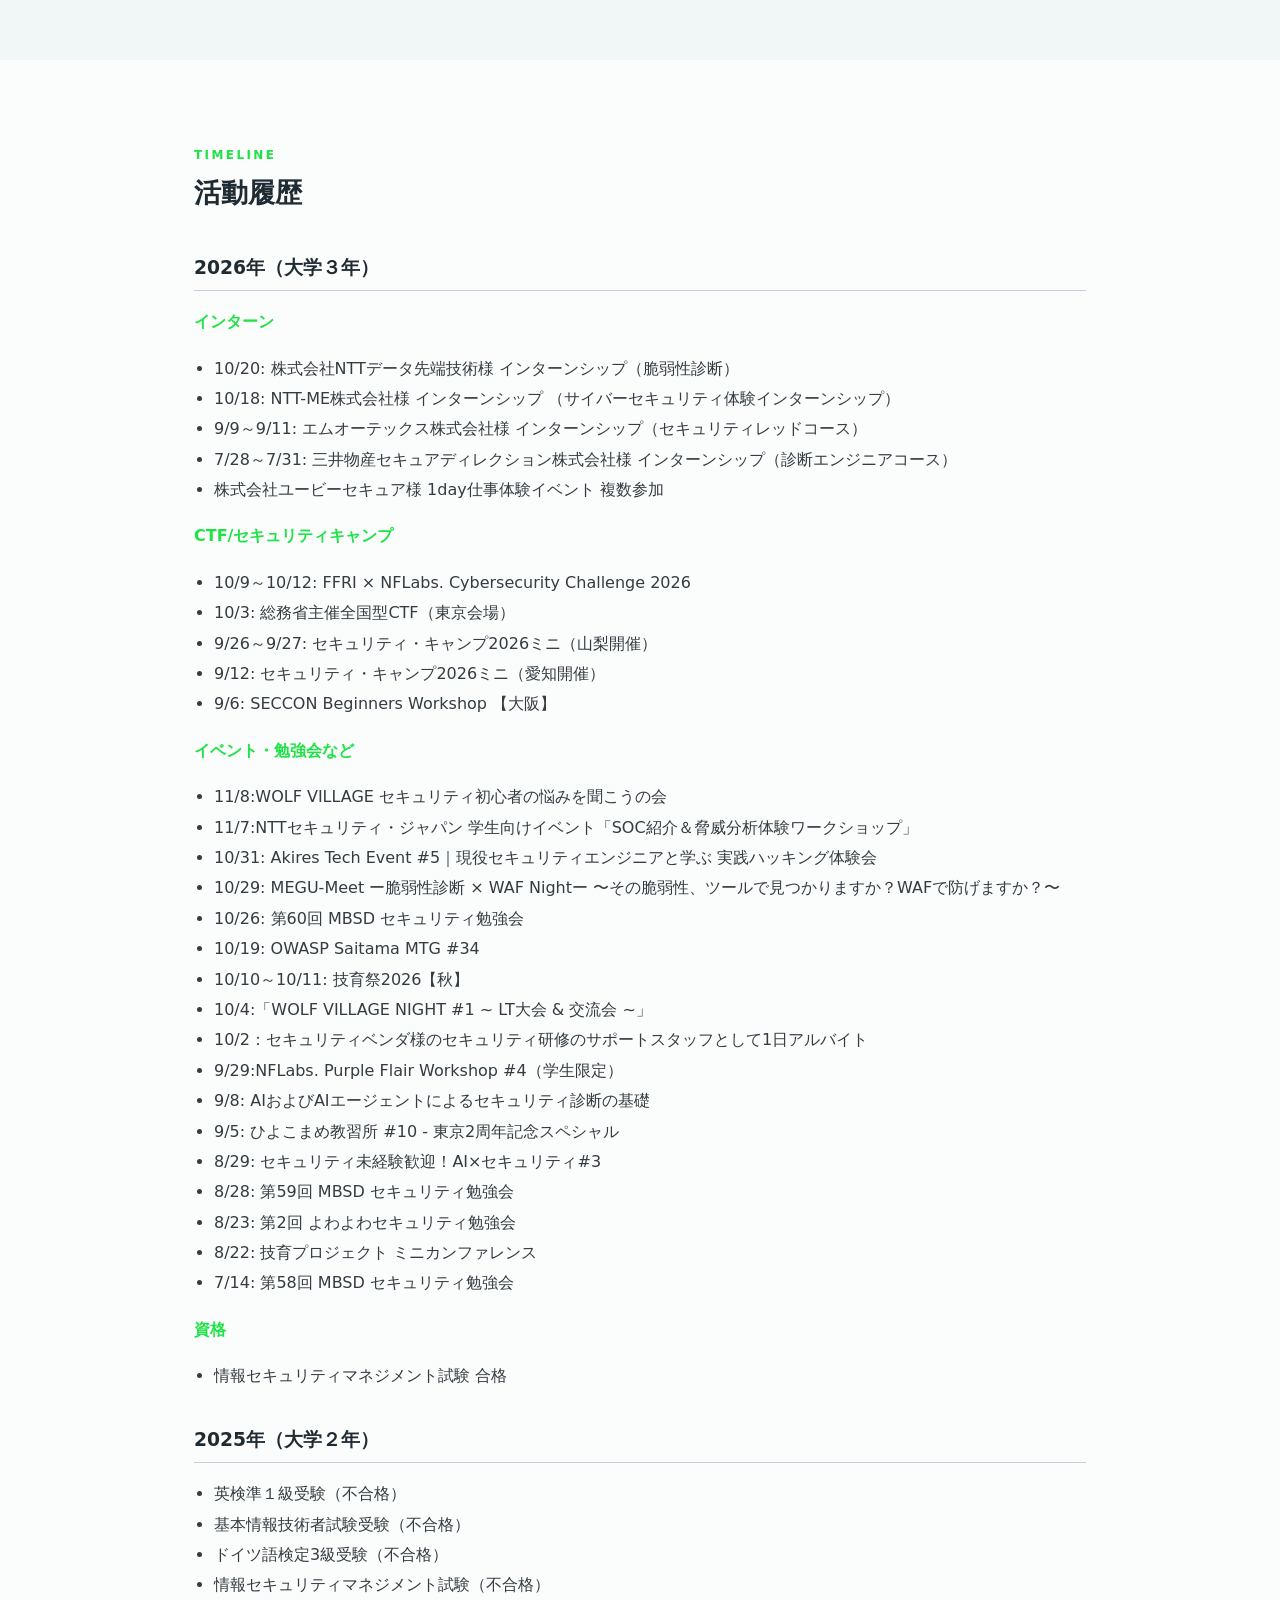
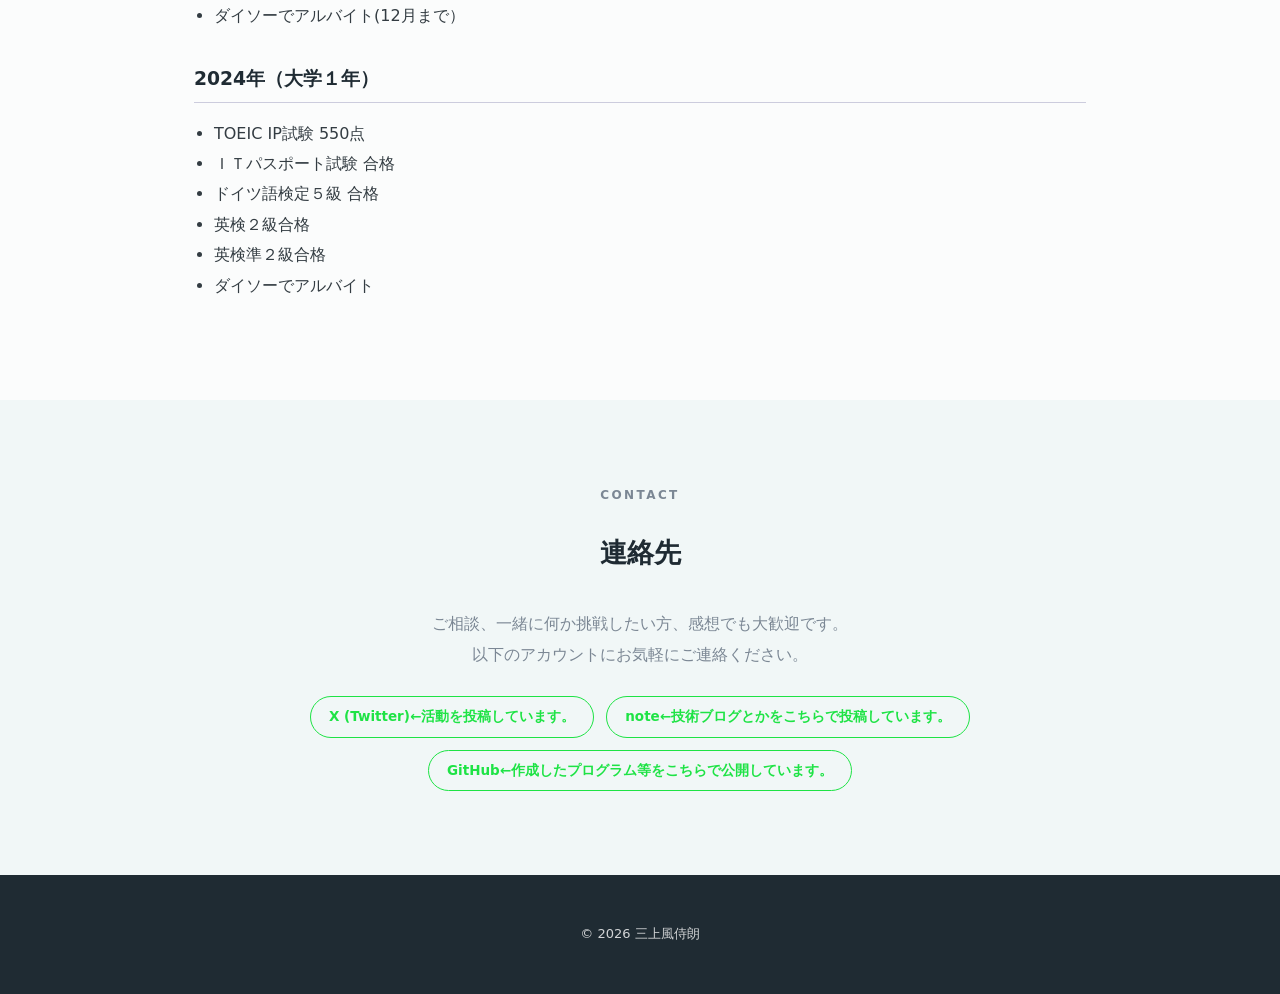
==== commit 696850ea: "Update index.html" ====
--- a/index.html
+++ b/index.html
@@ -129,7 +129,8 @@
     </ul>
 
     <p class="cat-title">イベント・勉強会など</p>
-    <ul class="event-list"
+    <ul class="event-list">
+      
       <li><a href="https://x.com/YamadaTaromlok/status/2112093295908380704" class="hover-link" target="_blank" rel="noopener noreferrer">11/8:WOLF VILLAGE セキュリティ初心者の悩みを聞こうの会</a></li>
       <li><a href="https://x.com/YamadaTaromlok/status/2111020594779295940" class="hover-link" target="_blank" rel="noopener noreferrer">11/7:NTTセキュリティ・ジャパン 学生向けイベント「SOC紹介＆脅威分析体験ワークショップ」</a></li>
       <li><a href="https://x.com/YamadaTaromlok/status/2116779603364851790" class="hover-link" target="_blank" rel="noopener noreferrer">10/31: Akires Tech Event #5｜現役セキュリティエンジニアと学ぶ 実践ハッキング体験会</a></li>
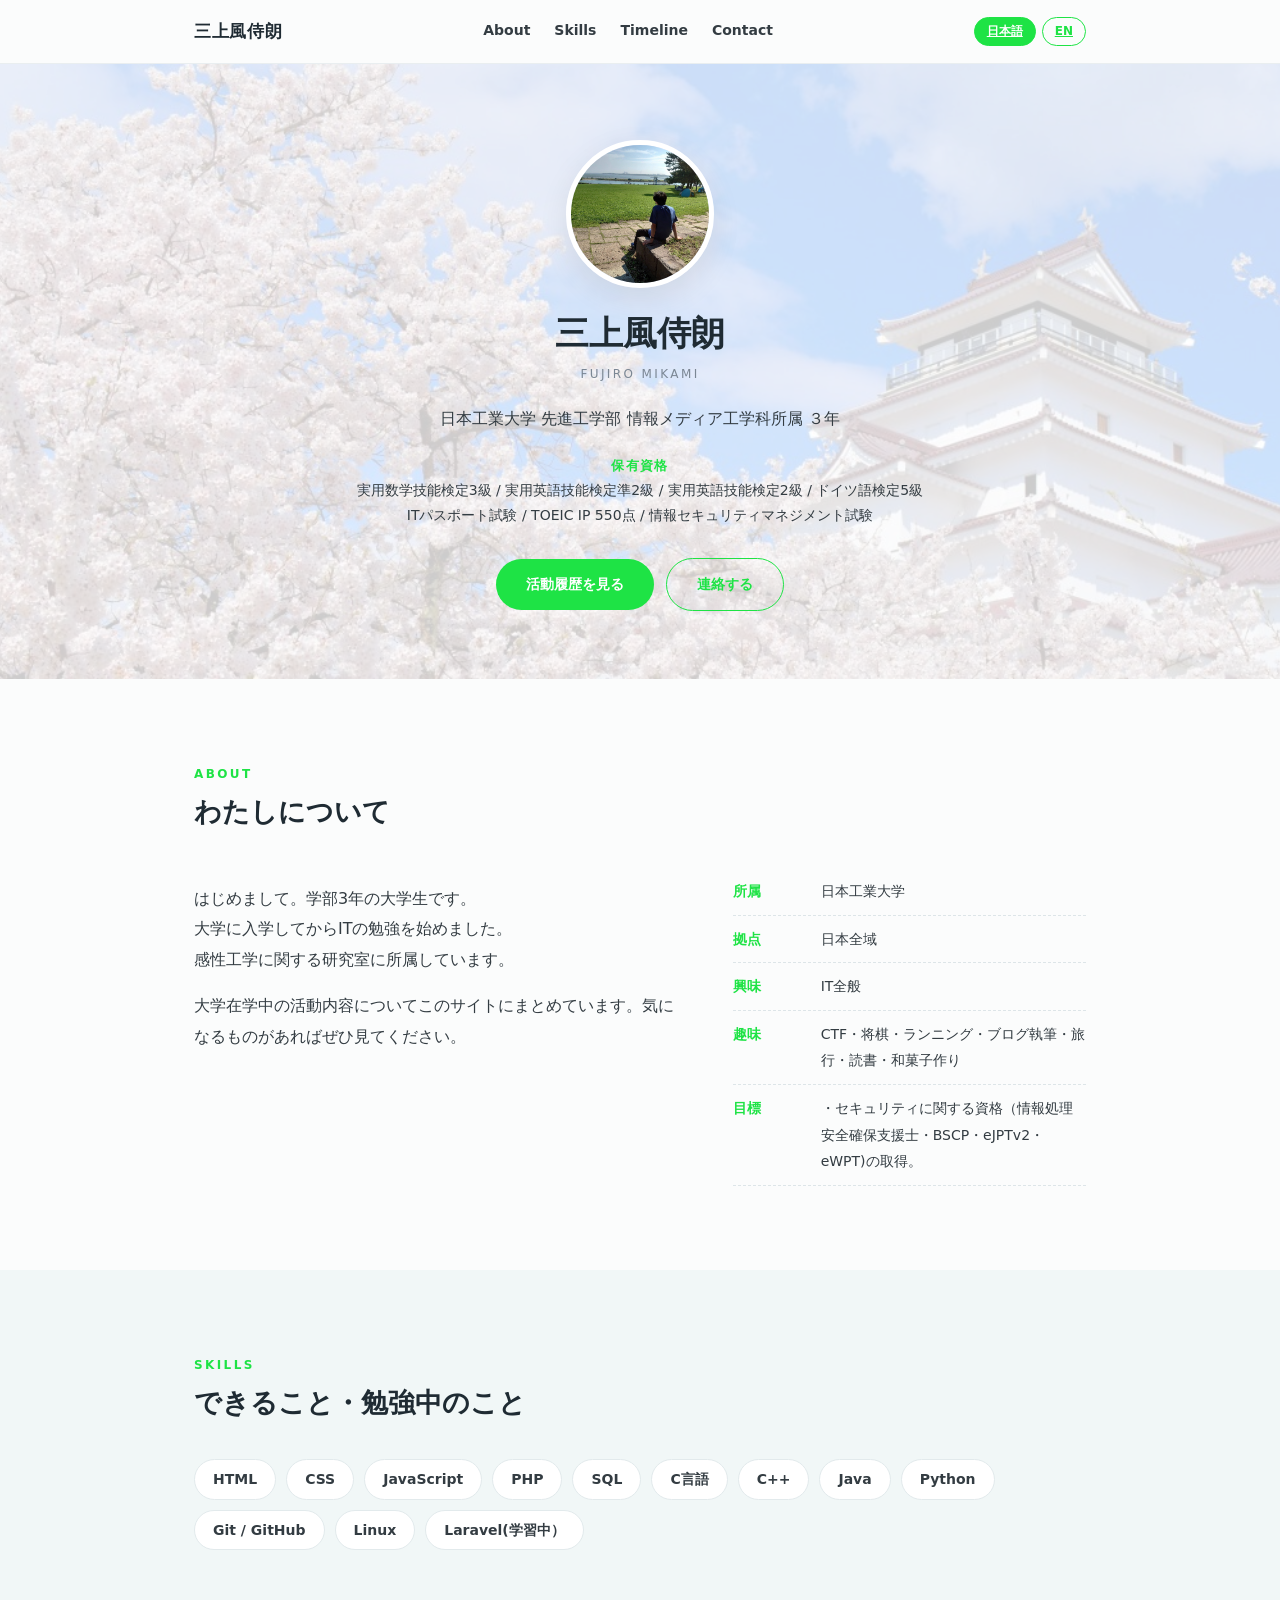
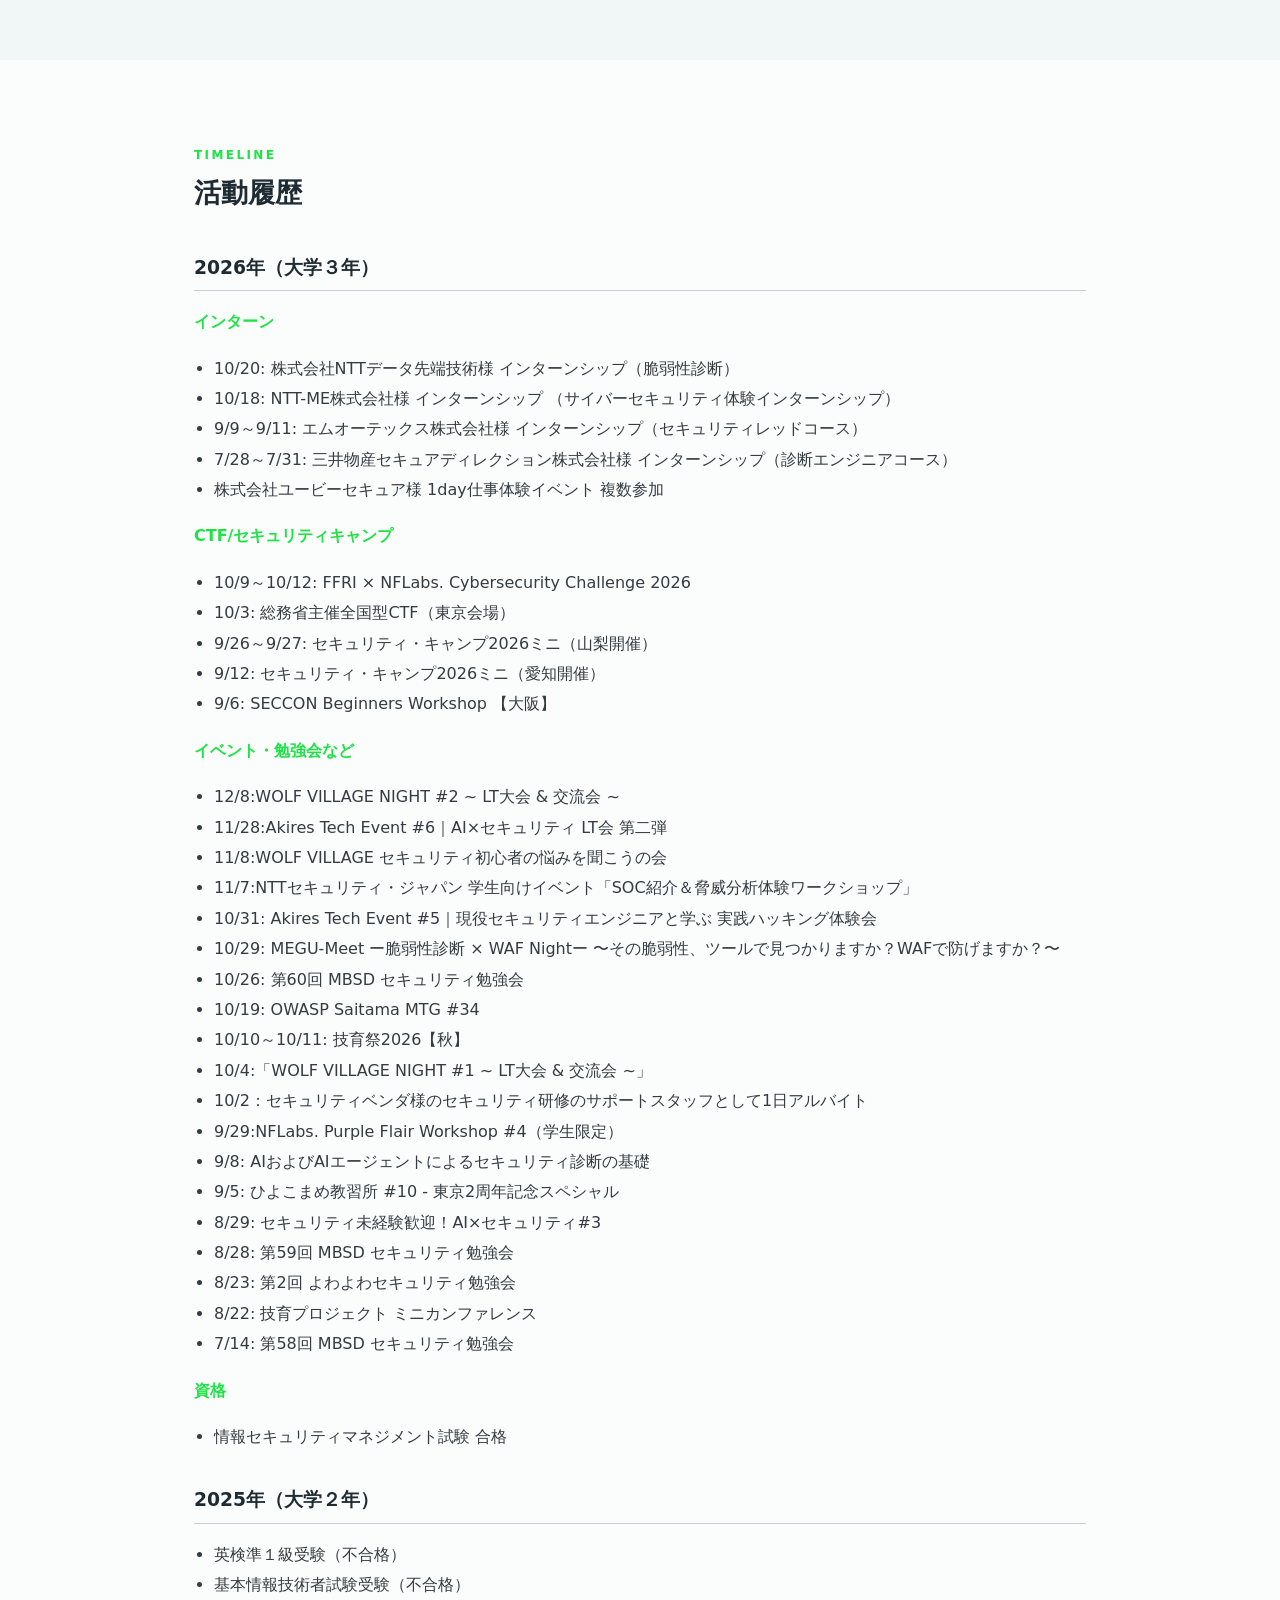
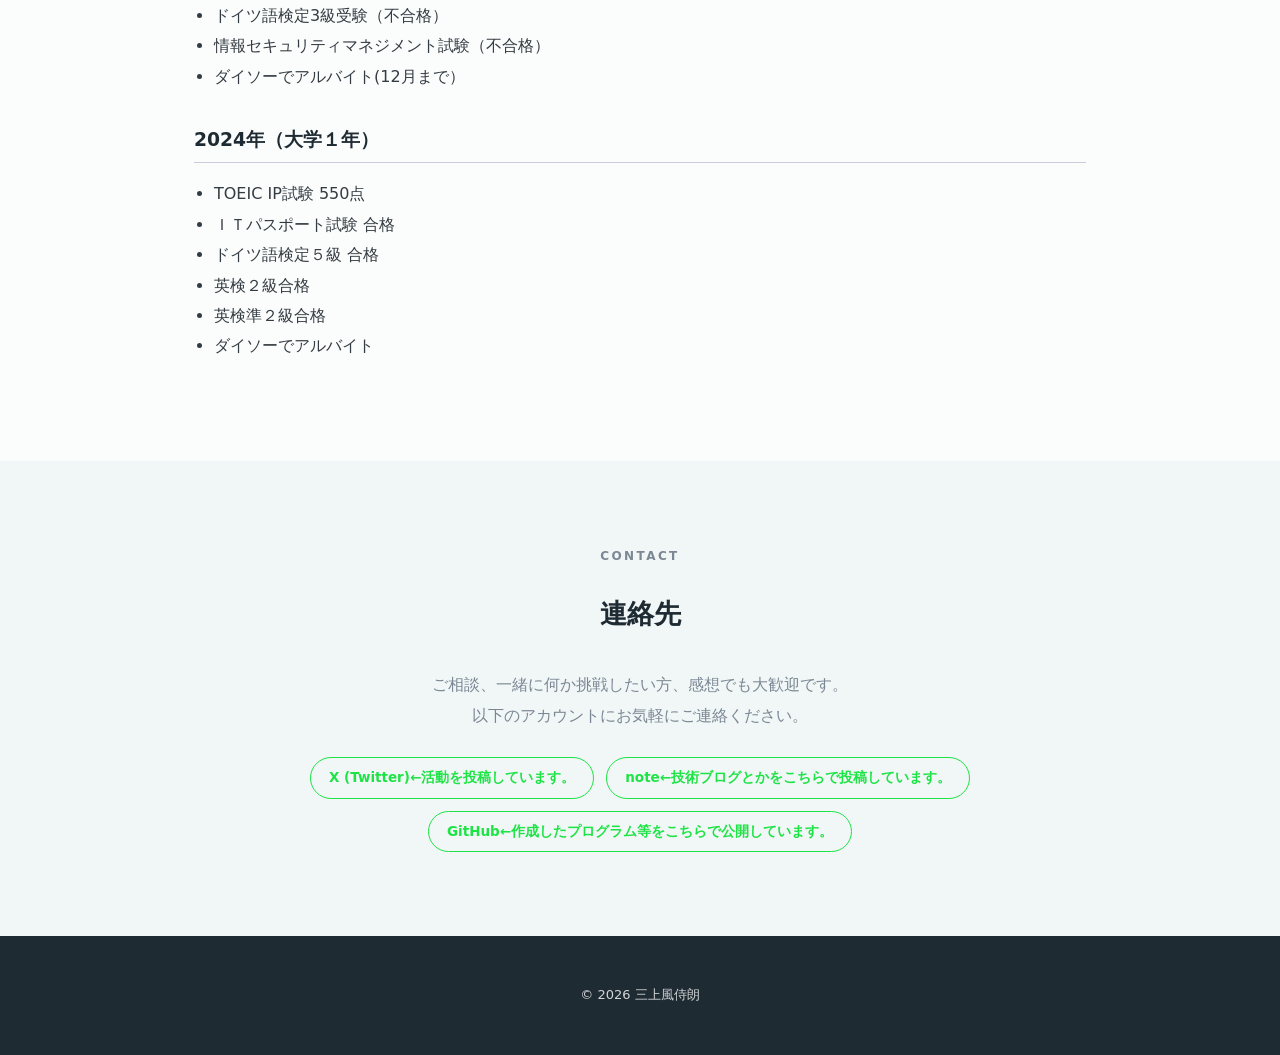
==== commit b03f0cf0: "Update index.html" ====
--- a/index.html
+++ b/index.html
@@ -130,9 +130,10 @@
 
     <p class="cat-title">イベント・勉強会など</p>
     <ul class="event-list">
-      
+      <li><a href="https://x.com/YamadaTaromlok/status/2120868773116940477" class="hover-link" target="_blank" rel="noopener noreferrer">12/8:WOLF VILLAGE NIGHT #2 ~ LT大会 & 交流会 ~</a></li>
+      <li><a href="https://x.com/YamadaTaromlok/status/2121409294444986539" class="hover-link" target="_blank" rel="noopener noreferrer">11/28:Akires Tech Event #6｜AI×セキュリティ LT会 第二弾</a></li>
       <li><a href="https://x.com/YamadaTaromlok/status/2112093295908380704" class="hover-link" target="_blank" rel="noopener noreferrer">11/8:WOLF VILLAGE セキュリティ初心者の悩みを聞こうの会</a></li>
-      <li><a href="https://x.com/YamadaTaromlok/status/2111020594779295940" class="hover-link" target="_blank" rel="noopener noreferrer">11/7:NTTセキュリティ・ジャパン 学生向けイベント「SOC紹介＆脅威分析体験ワークショップ」</a></li>
+      <li><a href="https://x.com/YamadaTaromlok/status/2119078292578050225" class="hover-link" target="_blank" rel="noopener noreferrer">11/7:NTTセキュリティ・ジャパン 学生向けイベント「SOC紹介＆脅威分析体験ワークショップ」</a></li>
       <li><a href="https://x.com/YamadaTaromlok/status/2116779603364851790" class="hover-link" target="_blank" rel="noopener noreferrer">10/31: Akires Tech Event #5｜現役セキュリティエンジニアと学ぶ 実践ハッキング体験会</a></li>
       <li><a href="https://x.com/YamadaTaromlok/status/2115801631384285445" class="hover-link" target="_blank" rel="noopener noreferrer">10/29: MEGU-Meet ー脆弱性診断 × WAF Nightー 〜その脆弱性、ツールで見つかりますか？WAFで防げますか？〜</a></li>
       <li><a href="https://x.com/YamadaTaromlok/status/2114696675986116731" class="hover-link" target="_blank" rel="noopener noreferrer">10/26: 第60回 MBSD セキュリティ勉強会</a></li>
